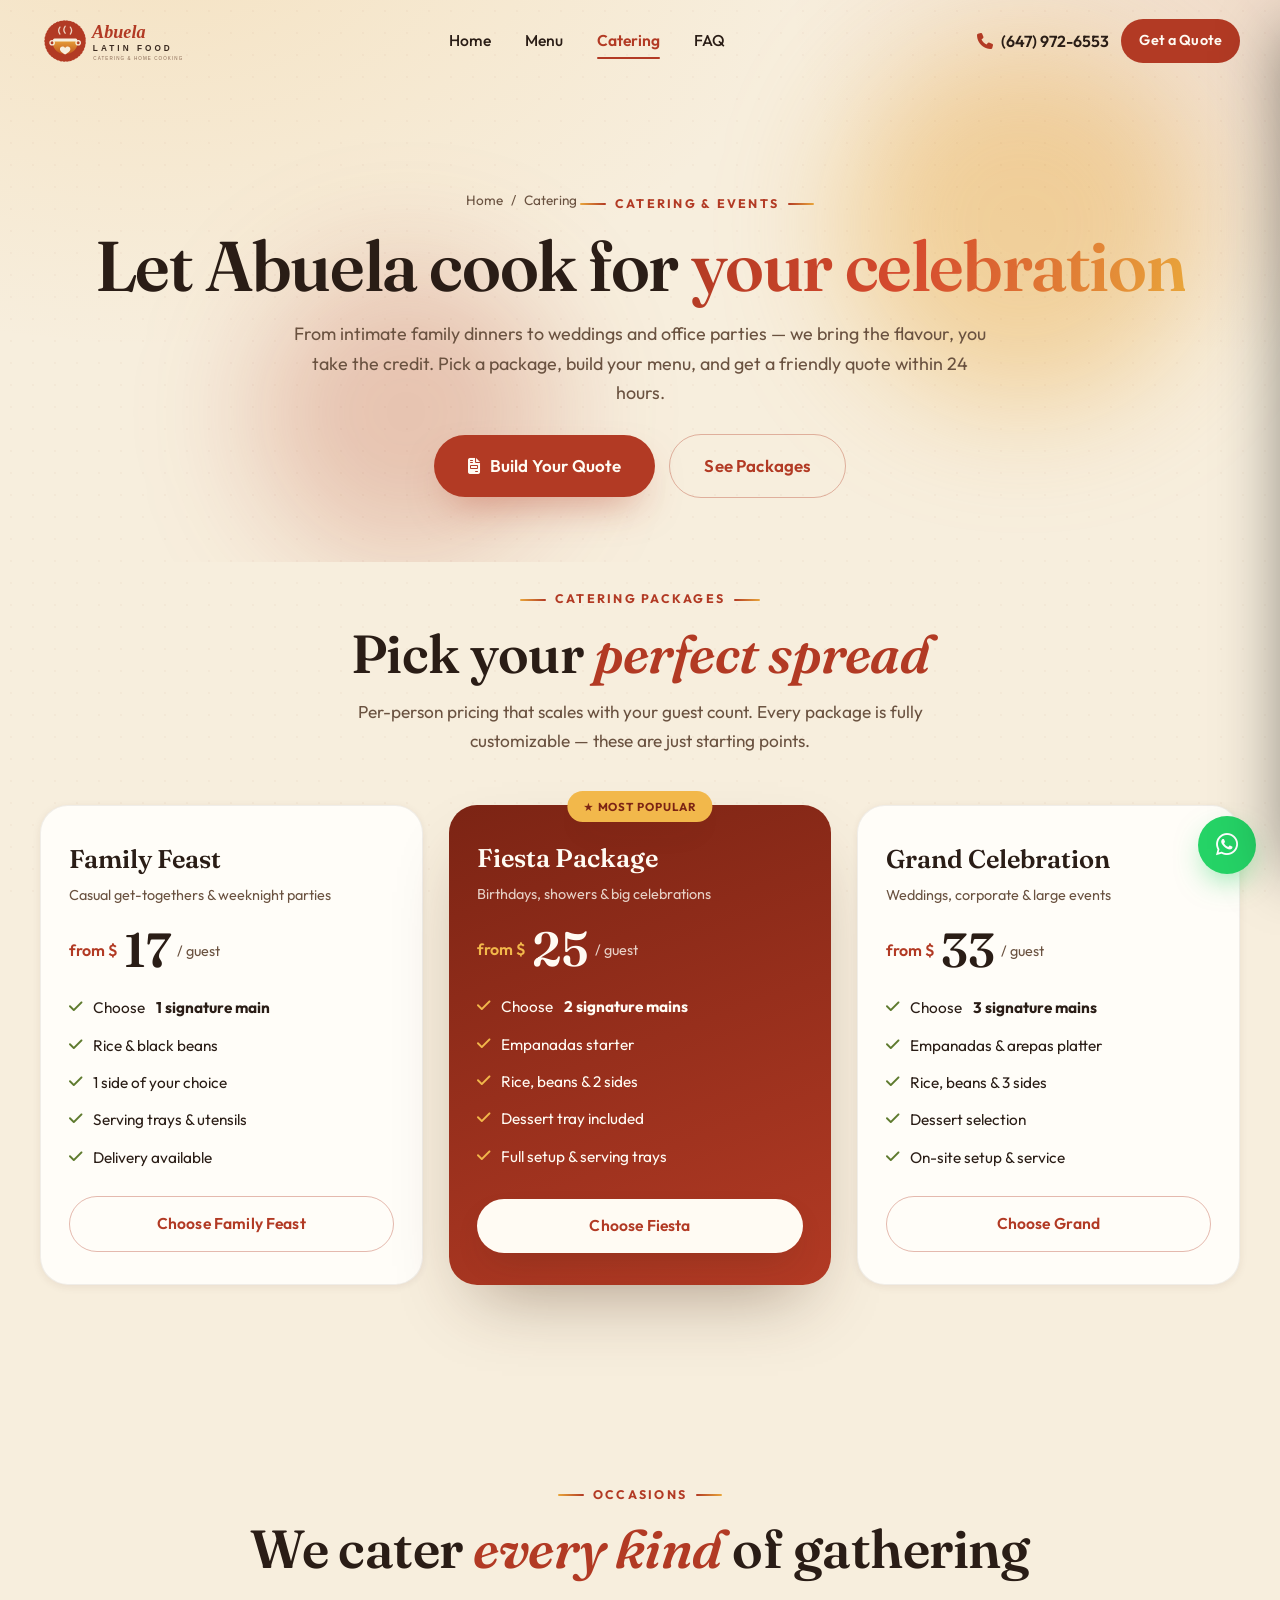
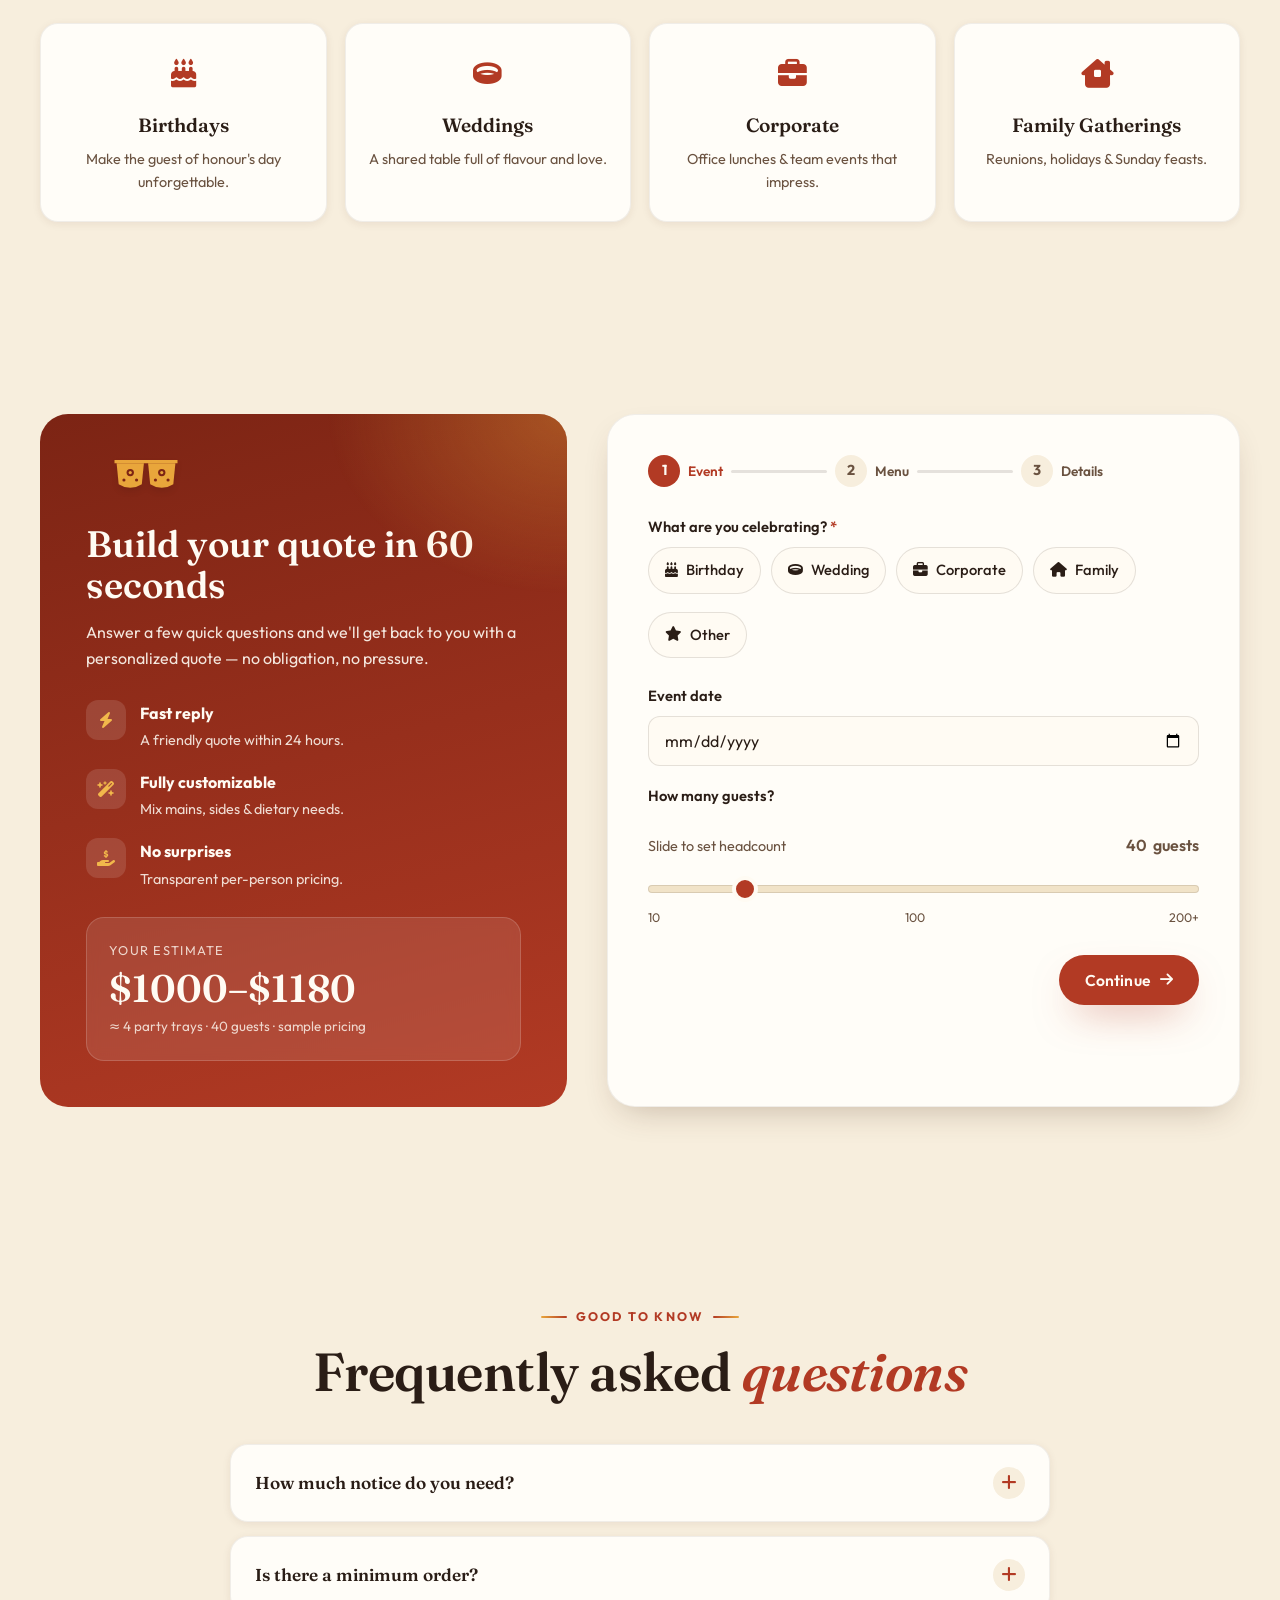
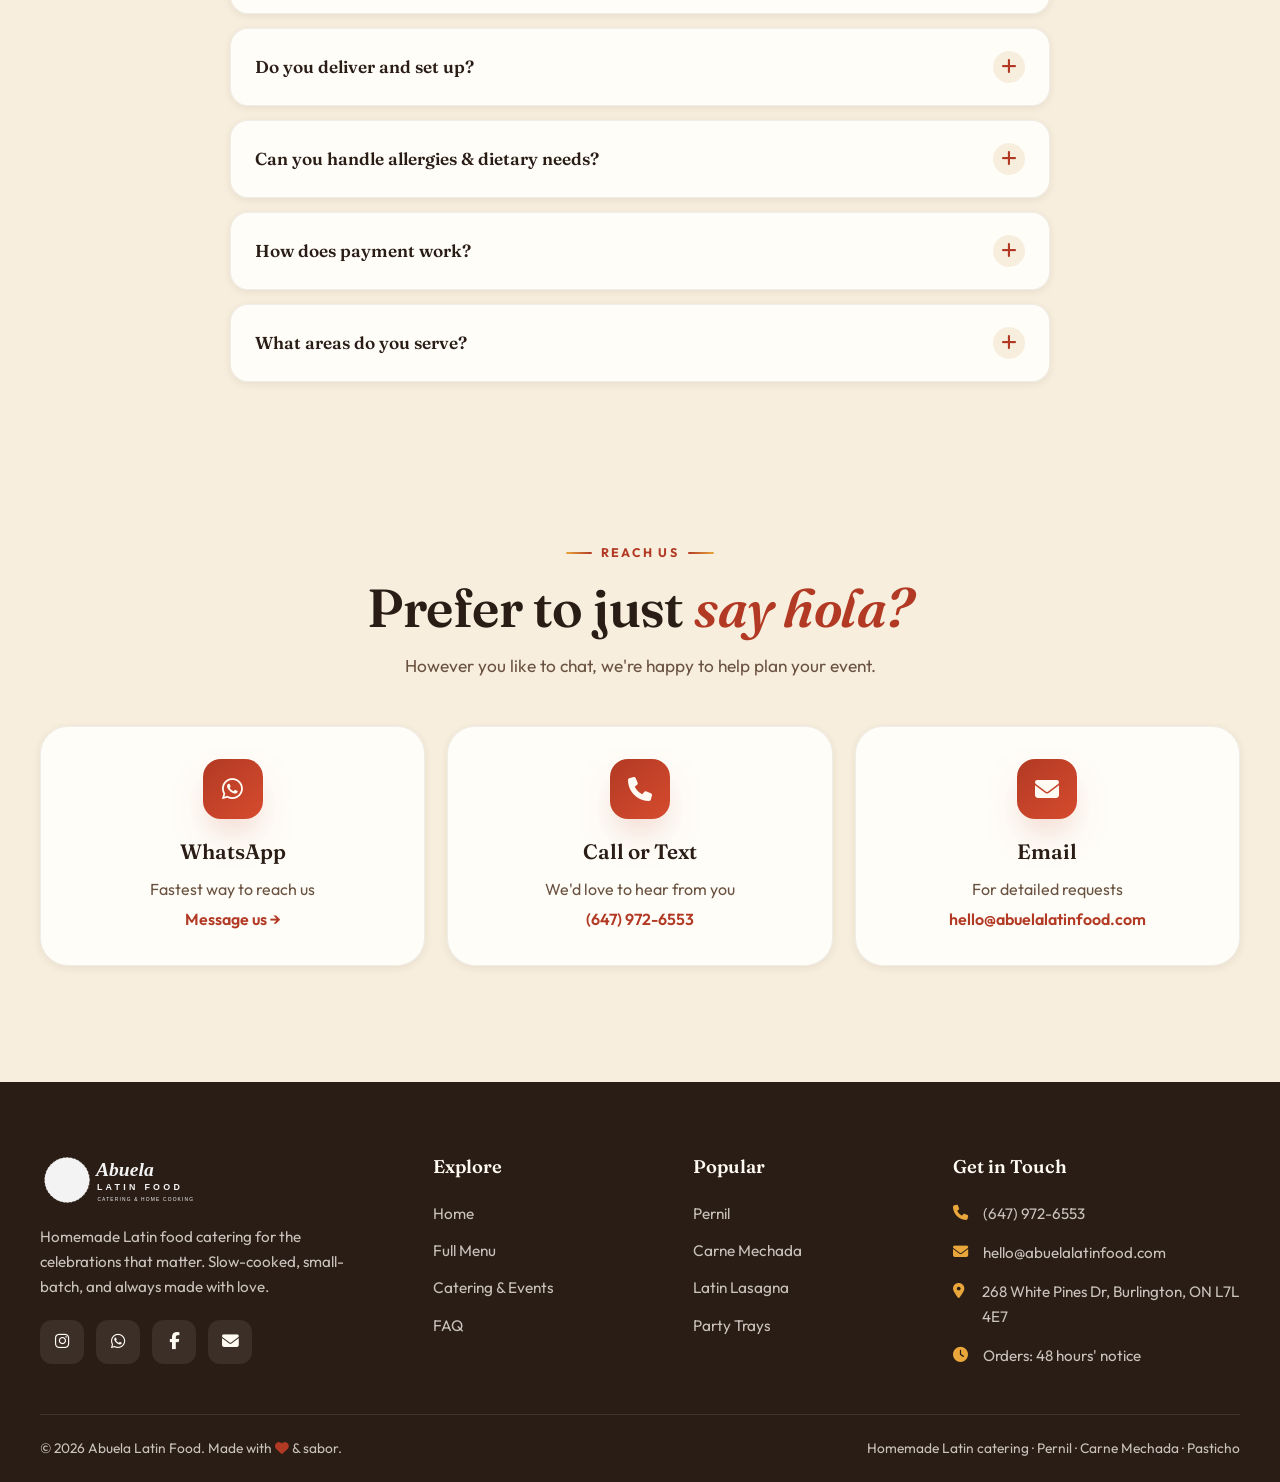
==== catering.html @ cec9ed24 "Abuela Latin Food: 3-page interactive catering website Home, Menu (filterable), and Catering pages w" ====
<!DOCTYPE html>
<html lang="en">
<head>
  <meta charset="UTF-8" />
  <meta name="viewport" content="width=device-width, initial-scale=1.0" />
  <title>Catering &amp; Events | Abuela Latin Food — Get a Free Quote</title>
  <meta name="description" content="Homemade Latin catering for birthdays, weddings, corporate events and family gatherings. Choose a package, build your menu, and get a free quote in 24 hours." />
  <meta name="theme-color" content="#B23A24" />
  <meta property="og:title" content="Catering &amp; Events | Abuela Latin Food" />
  <meta property="og:description" content="Latin catering packages for every celebration. Build your menu and get a free quote fast." />

  <link rel="icon" type="image/svg+xml" href="assets/favicon.svg" />
  <link rel="preconnect" href="https://fonts.googleapis.com" />
  <link rel="preconnect" href="https://fonts.gstatic.com" crossorigin />
  <link href="https://fonts.googleapis.com/css2?family=Fraunces:ital,opsz,wght@0,9..144,400..700;1,9..144,400..600&family=Outfit:wght@300..700&display=swap" rel="stylesheet" />
  <link rel="stylesheet" href="https://cdnjs.cloudflare.com/ajax/libs/font-awesome/6.5.1/css/all.min.css" />
  <link rel="stylesheet" href="css/styles.css" />

  <script type="application/ld+json">
  {
    "@context": "https://schema.org",
    "@type": "FAQPage",
    "mainEntity": [
      { "@type": "Question", "name": "How much notice do you need?", "acceptedAnswer": { "@type": "Answer", "text": "We ask for at least 48 hours' notice. For larger events or weekends, a week or more is ideal so we can reserve your date." } },
      { "@type": "Question", "name": "Is there a minimum order?", "acceptedAnswer": { "@type": "Answer", "text": "Most catering orders start at around 10 guests. Reach out and we'll happily tailor something to your group size." } },
      { "@type": "Question", "name": "Do you deliver?", "acceptedAnswer": { "@type": "Answer", "text": "Yes — we deliver hot, ready-to-serve trays across Burlington, Oakville and the wider GTA. Delivery fees depend on distance and order size." } },
      { "@type": "Question", "name": "Can you handle dietary needs?", "acceptedAnswer": { "@type": "Answer", "text": "Absolutely. We offer vegetarian, vegan and gluten-free options, and can adjust recipes for common allergies — just tell us in your request." } }
    ]
  }
  </script>
</head>
<body>

  <!-- ============ HEADER ============ -->
  <header class="site-header" id="header">
    <div class="container nav">
      <a href="index.html" class="brand" aria-label="Abuela Latin Food home"><img src="assets/logo.svg" alt="Abuela Latin Food" class="brand-logo" /></a>
      <nav class="nav-links" aria-label="Primary">
        <a href="index.html">Home</a>
        <a href="menu.html">Menu</a>
        <a href="catering.html" class="active">Catering</a>
        <a href="catering.html#faq">FAQ</a>
      </nav>
      <div class="nav-actions">
        <a href="tel:+16479726553" class="nav-phone"><i class="fa-solid fa-phone"></i> (647) 972-6553</a>
        <a href="#quote" class="btn btn--sm">Get a Quote</a>
        <button class="menu-toggle" id="menuToggle" aria-label="Open menu"><i class="fa-solid fa-bars"></i></button>
      </div>
    </div>
  </header>

  <!-- ============ MOBILE DRAWER ============ -->
  <div class="scrim" id="scrim"></div>
  <aside class="mobile-drawer" id="drawer" aria-label="Mobile menu">
    <div class="drawer-head">
      <img src="assets/logo.svg" alt="Abuela Latin Food" style="height:46px" />
      <button class="drawer-close" id="drawerClose" aria-label="Close menu"><i class="fa-solid fa-xmark"></i></button>
    </div>
    <nav>
      <a href="index.html">Home <i class="fa-solid fa-chevron-right"></i></a>
      <a href="menu.html">Menu <i class="fa-solid fa-chevron-right"></i></a>
      <a href="catering.html" class="active">Catering <i class="fa-solid fa-chevron-right"></i></a>
      <a href="catering.html#faq">FAQ <i class="fa-solid fa-chevron-right"></i></a>
    </nav>
    <div class="drawer-cta">
      <a href="#quote" class="btn btn--block">Get a Free Quote</a>
      <a href="menu.html" class="btn btn--ghost btn--block">View the Menu</a>
    </div>
    <div class="drawer-contact">
      <a href="tel:+16479726553"><i class="fa-solid fa-phone"></i> (647) 972-6553</a>
      <a href="mailto:hello@abuelalatinfood.com"><i class="fa-solid fa-envelope"></i> hello@abuelalatinfood.com</a>
      <a href="https://www.instagram.com/abuelalatinfood/" target="_blank" rel="noopener"><i class="fa-brands fa-instagram"></i> @abuelalatinfood</a>
    </div>
  </aside>

  <!-- ============ PAGE HERO ============ -->
  <section class="page-hero">
    <div class="hero-glow g1"></div>
    <div class="hero-glow g2"></div>
    <div class="container">
      <div class="breadcrumbs reveal"><a href="index.html">Home</a> <span>/</span> <span>Catering</span></div>
      <span class="eyebrow eyebrow--center reveal d1" style="margin-top:14px">Catering &amp; Events</span>
      <h1 class="reveal d1">Let Abuela cook for <span class="text-grad">your celebration</span></h1>
      <p class="reveal d2">From intimate family dinners to weddings and office parties — we bring the flavour, you take the credit. Pick a package, build your menu, and get a friendly quote within 24 hours.</p>
      <div class="hero-ctas reveal d3" style="justify-content:center;margin-top:26px">
        <a href="#quote" class="btn btn--lg"><i class="fa-solid fa-file-invoice"></i> Build Your Quote</a>
        <a href="#packages" class="btn btn--ghost btn--lg">See Packages</a>
      </div>
    </div>
  </section>

  <!-- ============ PACKAGES ============ -->
  <section class="section" id="packages" style="padding-top:20px">
    <div class="container center">
      <span class="eyebrow eyebrow--center reveal">Catering Packages</span>
      <h2 class="section-title reveal d1">Pick your <em>perfect spread</em></h2>
      <p class="section-lead reveal d2">Per-person pricing that scales with your guest count. Every package is fully customizable — these are just starting points.</p>
    </div>
    <div class="container">
      <div class="pkg-grid">
        <article class="pkg reveal d1">
          <div class="pkg-name">Family Feast</div>
          <div class="pkg-for">Casual get-togethers &amp; weeknight parties</div>
          <div class="pkg-price"><span class="cur">from $</span><b>17</b><span>/ guest</span></div>
          <ul class="pkg-list">
            <li><i class="fa-solid fa-check"></i> Choose <strong>1 signature main</strong></li>
            <li><i class="fa-solid fa-check"></i> Rice &amp; black beans</li>
            <li><i class="fa-solid fa-check"></i> 1 side of your choice</li>
            <li><i class="fa-solid fa-check"></i> Serving trays &amp; utensils</li>
            <li><i class="fa-solid fa-check"></i> Delivery available</li>
          </ul>
          <a href="#quote" class="btn btn--ghost btn--block" data-pkg="family">Choose Family Feast</a>
        </article>

        <article class="pkg featured reveal d2">
          <div class="pkg-flag">★ Most Popular</div>
          <div class="pkg-name">Fiesta Package</div>
          <div class="pkg-for">Birthdays, showers &amp; big celebrations</div>
          <div class="pkg-price"><span class="cur">from $</span><b>25</b><span>/ guest</span></div>
          <ul class="pkg-list">
            <li><i class="fa-solid fa-check"></i> Choose <strong>2 signature mains</strong></li>
            <li><i class="fa-solid fa-check"></i> Empanadas starter</li>
            <li><i class="fa-solid fa-check"></i> Rice, beans &amp; 2 sides</li>
            <li><i class="fa-solid fa-check"></i> Dessert tray included</li>
            <li><i class="fa-solid fa-check"></i> Full setup &amp; serving trays</li>
          </ul>
          <a href="#quote" class="btn btn--white btn--block" data-pkg="fiesta">Choose Fiesta</a>
        </article>

        <article class="pkg reveal d3">
          <div class="pkg-name">Grand Celebration</div>
          <div class="pkg-for">Weddings, corporate &amp; large events</div>
          <div class="pkg-price"><span class="cur">from $</span><b>33</b><span>/ guest</span></div>
          <ul class="pkg-list">
            <li><i class="fa-solid fa-check"></i> Choose <strong>3 signature mains</strong></li>
            <li><i class="fa-solid fa-check"></i> Empanadas &amp; arepas platter</li>
            <li><i class="fa-solid fa-check"></i> Rice, beans &amp; 3 sides</li>
            <li><i class="fa-solid fa-check"></i> Dessert selection</li>
            <li><i class="fa-solid fa-check"></i> On-site setup &amp; service</li>
          </ul>
          <a href="#quote" class="btn btn--ghost btn--block" data-pkg="grand">Choose Grand</a>
        </article>
      </div>
    </div>
  </section>

  <!-- ============ EVENT TYPES ============ -->
  <section class="section section--tight">
    <div class="container center">
      <span class="eyebrow eyebrow--center reveal">Occasions</span>
      <h2 class="section-title reveal d1">We cater <em>every kind</em> of gathering</h2>
    </div>
    <div class="container">
      <div class="events">
        <div class="event reveal d1"><div class="ic"><i class="fa-solid fa-cake-candles"></i></div><h3>Birthdays</h3><p>Make the guest of honour's day unforgettable.</p></div>
        <div class="event reveal d2"><div class="ic"><i class="fa-solid fa-ring"></i></div><h3>Weddings</h3><p>A shared table full of flavour and love.</p></div>
        <div class="event reveal d3"><div class="ic"><i class="fa-solid fa-briefcase"></i></div><h3>Corporate</h3><p>Office lunches &amp; team events that impress.</p></div>
        <div class="event reveal d4"><div class="ic"><i class="fa-solid fa-house-chimney-window"></i></div><h3>Family Gatherings</h3><p>Reunions, holidays &amp; Sunday feasts.</p></div>
      </div>
    </div>
  </section>

  <!-- ============ QUOTE FORM ============ -->
  <section class="section" id="quote">
    <div class="container">
      <div class="quote-wrap">
        <!-- side -->
        <div class="quote-side reveal">
          <div class="papel papel--gold" style="margin-bottom:22px"><svg viewBox="0 0 120 80"><use href="#pp"/></svg></div>
          <h2>Build your quote in 60 seconds</h2>
          <p>Answer a few quick questions and we'll get back to you with a personalized quote — no obligation, no pressure.</p>
          <div class="quote-benefits">
            <div class="quote-benefit"><i class="fa-solid fa-bolt"></i><div><b>Fast reply</b><span>A friendly quote within 24 hours.</span></div></div>
            <div class="quote-benefit"><i class="fa-solid fa-wand-magic-sparkles"></i><div><b>Fully customizable</b><span>Mix mains, sides &amp; dietary needs.</span></div></div>
            <div class="quote-benefit"><i class="fa-solid fa-hand-holding-dollar"></i><div><b>No surprises</b><span>Transparent per-person pricing.</span></div></div>
          </div>
          <div class="quote-live">
            <div class="quote-live-card">
              <div class="label">Your estimate</div>
              <div class="est" id="estAmount">—</div>
              <small>≈ <span id="estTrays">4</span> party trays · <span id="guestVal">40</span> guests · sample pricing</small>
            </div>
          </div>
        </div>

        <!-- form -->
        <div class="quote-form reveal d1">
          <form id="quoteForm" novalidate>
            <div class="form-body">
              <div class="stepper">
                <div class="st active"><span class="n">1</span><span class="t">Event</span><span class="bar"></span></div>
                <div class="st"><span class="n">2</span><span class="t">Menu</span><span class="bar"></span></div>
                <div class="st"><span class="n">3</span><span class="t">Details</span></div>
              </div>

              <!-- STEP 1 -->
              <div class="fstep active">
                <div class="field">
                  <label>What are you celebrating? <span class="req">*</span></label>
                  <div class="chip-select">
                    <label class="chip-opt"><input type="radio" name="eventType" value="Birthday" /><span><i class="fa-solid fa-cake-candles"></i> Birthday</span></label>
                    <label class="chip-opt"><input type="radio" name="eventType" value="Wedding" /><span><i class="fa-solid fa-ring"></i> Wedding</span></label>
                    <label class="chip-opt"><input type="radio" name="eventType" value="Corporate" /><span><i class="fa-solid fa-briefcase"></i> Corporate</span></label>
                    <label class="chip-opt"><input type="radio" name="eventType" value="Family gathering" /><span><i class="fa-solid fa-house"></i> Family</span></label>
                    <label class="chip-opt"><input type="radio" name="eventType" value="Other" /><span><i class="fa-solid fa-star"></i> Other</span></label>
                  </div>
                </div>
                <div class="field">
                  <label for="eventDate">Event date</label>
                  <input type="date" id="eventDate" name="eventDate" />
                </div>
                <div class="field">
                  <label for="guests">How many guests?</label>
                  <div class="range-wrap">
                    <div class="range-head"><span style="color:var(--ink-soft);font-size:.9rem">Slide to set headcount</span><span class="range-val"><span id="guestValLabel">40</span> <span>guests</span></span></div>
                    <input type="range" id="guests" name="guests" min="10" max="200" step="5" value="40" />
                    <div class="range-scale"><span>10</span><span>100</span><span>200+</span></div>
                  </div>
                </div>
              </div>

              <!-- STEP 2 -->
              <div class="fstep">
                <div class="field">
                  <label>Which package fits best?</label>
                  <div class="chip-select">
                    <label class="chip-opt"><input type="radio" name="pkg" value="family" /><span>Family Feast · $17</span></label>
                    <label class="chip-opt"><input type="radio" name="pkg" value="fiesta" checked /><span>Fiesta · $25</span></label>
                    <label class="chip-opt"><input type="radio" name="pkg" value="grand" /><span>Grand · $33</span></label>
                  </div>
                </div>
                <div class="field">
                  <label>Dishes you're craving <span style="color:var(--ink-soft);font-weight:500">(pick any)</span></label>
                  <div class="chip-select">
                    <label class="chip-opt"><input type="checkbox" name="dishes" value="Pernil" /><span>Pernil</span></label>
                    <label class="chip-opt"><input type="checkbox" name="dishes" value="Carne Mechada" /><span>Carne Mechada</span></label>
                    <label class="chip-opt"><input type="checkbox" name="dishes" value="Latin Lasagna" /><span>Latin Lasagna</span></label>
                    <label class="chip-opt"><input type="checkbox" name="dishes" value="Empanadas" /><span>Empanadas</span></label>
                    <label class="chip-opt"><input type="checkbox" name="dishes" value="Arepas" /><span>Arepas</span></label>
                    <label class="chip-opt"><input type="checkbox" name="dishes" value="Sides" /><span>Rice &amp; Sides</span></label>
                    <label class="chip-opt"><input type="checkbox" name="dishes" value="Dessert" /><span>Dessert</span></label>
                  </div>
                </div>
                <div class="field">
                  <label for="notes">Anything special? <span style="color:var(--ink-soft);font-weight:500">(allergies, theme, dietary needs)</span></label>
                  <textarea id="notes" name="message" placeholder="e.g. 2 guests are vegetarian, and we'd love a birthday dessert…"></textarea>
                </div>
              </div>

              <!-- STEP 3 -->
              <div class="fstep">
                <div class="field-row">
                  <div class="field"><label for="name">Your name <span class="req">*</span></label><input type="text" id="name" name="name" required placeholder="Full name" /></div>
                  <div class="field"><label for="phone">Phone</label><input type="tel" id="phone" name="phone" placeholder="(647) 972-6553" /></div>
                </div>
                <div class="field">
                  <label for="email">Email <span class="req">*</span></label>
                  <input type="email" id="email" name="email" required placeholder="you@email.com" />
                </div>
                <!-- honeypot -->
                <input type="text" class="hp" name="companyWebsite" tabindex="-1" autocomplete="off" aria-hidden="true" />
                <p style="font-size:.86rem;color:var(--ink-soft);margin-top:6px"><i class="fa-solid fa-lock" style="color:var(--olive)"></i> Your details stay private — we only use them to send your quote.</p>
              </div>

              <div class="form-nav">
                <button type="button" class="btn btn--ghost hidden" id="fBack"><i class="fa-solid fa-arrow-left"></i> Back</button>
                <button type="button" class="btn" id="fNext">Continue <i class="fa-solid fa-arrow-right"></i></button>
                <button type="submit" class="btn btn--gold" id="fSubmit" style="display:none"><i class="fa-solid fa-paper-plane"></i> Send My Request</button>
              </div>
            </div>

            <!-- SUCCESS -->
            <div class="form-success" id="formSuccess">
              <div class="check"><i class="fa-solid fa-check"></i></div>
              <h3>¡Gracias! Your request is ready</h3>
              <p>One last step — confirm on WhatsApp so Abuela receives your details instantly and can reply with your quote.</p>
              <div class="hero-ctas" style="justify-content:center">
                <a href="#" id="successWa" target="_blank" rel="noopener" class="btn btn--lg"><i class="fa-brands fa-whatsapp"></i> Confirm on WhatsApp</a>
                <a href="mailto:hello@abuelalatinfood.com" class="btn btn--ghost btn--lg"><i class="fa-solid fa-envelope"></i> Email instead</a>
              </div>
            </div>
          </form>
        </div>
      </div>
    </div>
  </section>

  <!-- ============ FAQ ============ -->
  <section class="section section--tight" id="faq">
    <div class="container center">
      <span class="eyebrow eyebrow--center reveal">Good to Know</span>
      <h2 class="section-title reveal d1">Frequently asked <em>questions</em></h2>
    </div>
    <div class="container">
      <div class="faq">
        <div class="faq-item reveal">
          <button class="faq-q">How much notice do you need? <span class="ic"><i class="fa-solid fa-plus"></i></span></button>
          <div class="faq-a"><p>We ask for at least <strong>48 hours' notice</strong>. For larger events or weekend dates, a week or more is ideal so we can reserve your spot and shop for the freshest ingredients.</p></div>
        </div>
        <div class="faq-item reveal">
          <button class="faq-q">Is there a minimum order? <span class="ic"><i class="fa-solid fa-plus"></i></span></button>
          <div class="faq-a"><p>Most catering orders start at around <strong>10 guests</strong>, but we love small gatherings too. Send us your details and we'll tailor something that fits your group.</p></div>
        </div>
        <div class="faq-item reveal">
          <button class="faq-q">Do you deliver and set up? <span class="ic"><i class="fa-solid fa-plus"></i></span></button>
          <div class="faq-a"><p>Yes! We deliver hot, ready-to-serve trays across Burlington, Oakville and the wider GTA. Setup and on-site serving are included with our larger packages, and available as an add-on for the rest.</p></div>
        </div>
        <div class="faq-item reveal">
          <button class="faq-q">Can you handle allergies &amp; dietary needs? <span class="ic"><i class="fa-solid fa-plus"></i></span></button>
          <div class="faq-a"><p>Absolutely. We offer <strong>vegetarian, vegan and gluten-free</strong> options and can adapt many recipes for common allergies. Just note it in your request and we'll take care of the rest.</p></div>
        </div>
        <div class="faq-item reveal">
          <button class="faq-q">How does payment work? <span class="ic"><i class="fa-solid fa-plus"></i></span></button>
          <div class="faq-a"><p>Once your menu is confirmed we'll send a simple invoice. A small deposit secures your date, with the balance due before or on the day of your event. We accept e-transfer and major cards.</p></div>
        </div>
        <div class="faq-item reveal">
          <button class="faq-q">What areas do you serve? <span class="ic"><i class="fa-solid fa-plus"></i></span></button>
          <div class="faq-a"><p>Based in <strong>Burlington</strong>, we proudly serve <strong>Oakville, Hamilton and the wider GTA</strong>. Outside the area? Ask us — we may still be able to make it work for larger events.</p></div>
        </div>
      </div>
    </div>
  </section>

  <!-- ============ CONTACT ============ -->
  <section class="section section--tight">
    <div class="container center">
      <span class="eyebrow eyebrow--center reveal">Reach Us</span>
      <h2 class="section-title reveal d1">Prefer to just <em>say hola?</em></h2>
      <p class="section-lead reveal d2">However you like to chat, we're happy to help plan your event.</p>
    </div>
    <div class="container">
      <div class="contact-grid">
        <div class="contact-card reveal d1"><div class="ic"><i class="fa-brands fa-whatsapp"></i></div><h3>WhatsApp</h3><p>Fastest way to reach us</p><a href="https://wa.me/16479726553" target="_blank" rel="noopener">Message us →</a></div>
        <div class="contact-card reveal d2"><div class="ic"><i class="fa-solid fa-phone"></i></div><h3>Call or Text</h3><p>We'd love to hear from you</p><a href="tel:+16479726553">(647) 972-6553</a></div>
        <div class="contact-card reveal d3"><div class="ic"><i class="fa-solid fa-envelope"></i></div><h3>Email</h3><p>For detailed requests</p><a href="mailto:hello@abuelalatinfood.com">hello@abuelalatinfood.com</a></div>
      </div>
    </div>
  </section>

  <!-- inline papel picado sprite -->
  <svg width="0" height="0" style="position:absolute" aria-hidden="true"><defs><g id="pp">
    <path d="M0 0 H120 V6 H0 Z" fill="currentColor"/>
    <path d="M4 6 H56 L52 46 Q30 60 8 46 Z" fill="currentColor"/>
    <path d="M64 6 H116 L112 46 Q90 60 68 46 Z" fill="currentColor"/>
    <circle cx="30" cy="24" r="7" fill="#7C2414"/><circle cx="30" cy="24" r="3" fill="currentColor"/>
    <circle cx="18" cy="38" r="3" fill="#7C2414"/><circle cx="42" cy="38" r="3" fill="#7C2414"/>
    <circle cx="90" cy="24" r="7" fill="#7C2414"/><circle cx="90" cy="24" r="3" fill="currentColor"/>
    <circle cx="78" cy="38" r="3" fill="#7C2414"/><circle cx="102" cy="38" r="3" fill="#7C2414"/>
  </g></defs></svg>

  <!-- ============ FOOTER ============ -->
  <footer class="footer">
    <div class="container">
      <div class="footer-top">
        <div class="footer-brand">
          <img src="assets/logo.svg" alt="Abuela Latin Food" class="logo-invert" />
          <p>Homemade Latin food catering for the celebrations that matter. Slow-cooked, small-batch, and always made with love.</p>
          <div class="footer-social">
            <a href="https://www.instagram.com/abuelalatinfood/" target="_blank" rel="noopener" aria-label="Instagram"><i class="fa-brands fa-instagram"></i></a>
            <a href="https://wa.me/16479726553" target="_blank" rel="noopener" aria-label="WhatsApp"><i class="fa-brands fa-whatsapp"></i></a>
            <a href="https://www.facebook.com/" target="_blank" rel="noopener" aria-label="Facebook"><i class="fa-brands fa-facebook-f"></i></a>
            <a href="mailto:hello@abuelalatinfood.com" aria-label="Email"><i class="fa-solid fa-envelope"></i></a>
          </div>
        </div>
        <div>
          <h4>Explore</h4>
          <div class="footer-links">
            <a href="index.html">Home</a><a href="menu.html">Full Menu</a><a href="catering.html">Catering &amp; Events</a><a href="catering.html#faq">FAQ</a>
          </div>
        </div>
        <div>
          <h4>Popular</h4>
          <div class="footer-links">
            <a href="menu.html">Pernil</a><a href="menu.html">Carne Mechada</a><a href="menu.html">Latin Lasagna</a><a href="menu.html">Party Trays</a>
          </div>
        </div>
        <div>
          <h4>Get in Touch</h4>
          <div class="footer-contact">
            <a href="tel:+16479726553"><i class="fa-solid fa-phone"></i> (647) 972-6553</a>
            <a href="mailto:hello@abuelalatinfood.com"><i class="fa-solid fa-envelope"></i> hello@abuelalatinfood.com</a>
            <span><i class="fa-solid fa-location-dot"></i> 268 White Pines Dr, Burlington, ON L7L 4E7</span>
            <span><i class="fa-solid fa-clock"></i> Orders: 48 hours' notice</span>
          </div>
        </div>
      </div>
      <div class="footer-bottom">
        <span>© <span data-year>2026</span> Abuela Latin Food. Made with <i class="fa-solid fa-heart" style="color:var(--brick)"></i> &amp; sabor.</span>
        <span>Homemade Latin catering · Pernil · Carne Mechada · Pasticho</span>
      </div>
    </div>
  </footer>

  <a href="https://wa.me/16479726553" target="_blank" rel="noopener" class="fab-wa" aria-label="Chat on WhatsApp"><i class="fa-brands fa-whatsapp"></i></a>
  <button class="to-top" id="toTop" aria-label="Back to top"><i class="fa-solid fa-arrow-up"></i></button>

  <script src="js/main.js"></script>
</body>
</html>
---- css/styles.css ----
/* ============================================================
   ABUELA LATIN FOOD — Catering & Home Cooking
   Design system + components for all pages
   ============================================================ */

/* ---------- Tokens ---------- */
:root {
  --brick: #B23A24;
  --brick-deep: #7C2414;
  --chili: #D64B2E;
  --saffron: #E9A63B;
  --amber: #F2B84B;
  --masa: #F7EEDD;
  --masa-2: #F1E3C8;
  --cream: #FFFBF3;
  --paper: #FFFDF8;
  --ink: #2A1D16;
  --ink-soft: #6A5240;
  --olive: #5E7A2E;
  --lima: #9FB24A;
  --line: rgba(42, 29, 22, 0.12);
  --line-2: rgba(42, 29, 22, 0.07);

  --shadow-sm: 0 2px 8px rgba(74, 40, 20, 0.08);
  --shadow-md: 0 14px 34px -14px rgba(74, 40, 20, 0.30);
  --shadow-lg: 0 34px 70px -28px rgba(74, 40, 20, 0.42);
  --shadow-brick: 0 18px 40px -16px rgba(178, 58, 36, 0.55);

  --r-sm: 12px;
  --r-md: 18px;
  --r-lg: 28px;
  --r-xl: 40px;

  --font-display: "Fraunces", "Playfair Display", Georgia, serif;
  --font-body: "Outfit", "Segoe UI", system-ui, sans-serif;

  --container: 1200px;
  --ease: cubic-bezier(0.22, 1, 0.36, 1);
}

/* ---------- Reset & base ---------- */
*, *::before, *::after { box-sizing: border-box; margin: 0; padding: 0; }
html { scroll-behavior: smooth; -webkit-text-size-adjust: 100%; scroll-padding-top: 96px; }
body {
  font-family: var(--font-body);
  color: var(--ink);
  background: var(--masa);
  line-height: 1.65;
  overflow-x: hidden;
  -webkit-font-smoothing: antialiased;
}
img, svg { display: block; max-width: 100%; }
a { color: inherit; text-decoration: none; }
button { font-family: inherit; cursor: pointer; border: none; background: none; }
ul { list-style: none; }
input, textarea, select, button { font-family: inherit; font-size: 1rem; color: inherit; }
::selection { background: var(--brick); color: var(--cream); }

/* subtle warm paper texture over the whole page */
body::before {
  content: "";
  position: fixed; inset: 0; z-index: -2;
  background:
    radial-gradient(1100px 700px at 12% -8%, rgba(233,166,59,0.16), transparent 60%),
    radial-gradient(900px 650px at 100% 0%, rgba(178,58,36,0.10), transparent 55%),
    var(--masa);
}
body::after {
  content: "";
  position: fixed; inset: 0; z-index: -1; opacity: 0.5; pointer-events: none;
  background-image: radial-gradient(rgba(124, 36, 20, 0.05) 1px, transparent 1px);
  background-size: 22px 22px;
}

/* ---------- Layout ---------- */
.container { width: min(100% - 44px, var(--container)); margin-inline: auto; }
.section { padding: clamp(70px, 9vw, 130px) 0; position: relative; }
.section--tight { padding: clamp(50px, 6vw, 84px) 0; }
.center { text-align: center; }
.grid { display: grid; gap: 26px; }

/* ---------- Typography helpers ---------- */
.eyebrow {
  display: inline-flex; align-items: center; gap: 9px;
  font-size: 0.78rem; font-weight: 700; letter-spacing: 0.18em;
  text-transform: uppercase; color: var(--brick);
}
.eyebrow::before {
  content: ""; width: 26px; height: 2px; border-radius: 2px;
  background: linear-gradient(90deg, var(--saffron), var(--brick));
}
.eyebrow--center::after {
  content: ""; width: 26px; height: 2px; border-radius: 2px;
  background: linear-gradient(90deg, var(--brick), var(--saffron));
}
.eyebrow--center { justify-content: center; }

.section-title {
  font-family: var(--font-display);
  font-weight: 600;
  font-size: clamp(2rem, 4.6vw, 3.35rem);
  line-height: 1.05;
  letter-spacing: -0.01em;
  margin: 16px 0 0;
}
.section-title em { font-style: italic; color: var(--brick); }
.section-lead {
  max-width: 60ch; margin-top: 16px; color: var(--ink-soft);
  font-size: 1.08rem;
}
.center .section-lead { margin-inline: auto; }
.text-grad {
  background: linear-gradient(105deg, var(--brick), var(--chili) 45%, var(--saffron));
  -webkit-background-clip: text; background-clip: text; color: transparent;
}

/* ---------- Buttons ---------- */
.btn {
  --bg: var(--brick); --fg: var(--cream);
  position: relative; display: inline-flex; align-items: center; justify-content: center;
  gap: 10px; padding: 14px 26px; border-radius: 100px;
  font-weight: 600; font-size: 0.98rem; letter-spacing: 0.01em;
  background: var(--bg); color: var(--fg);
  box-shadow: var(--shadow-brick);
  transition: transform 0.35s var(--ease), box-shadow 0.35s var(--ease), background 0.3s;
  overflow: hidden; isolation: isolate;
}
.btn::after {
  content: ""; position: absolute; inset: 0; z-index: -1;
  background: linear-gradient(120deg, transparent 30%, rgba(255,255,255,0.35) 50%, transparent 70%);
  transform: translateX(-120%); transition: transform 0.6s var(--ease);
}
.btn:hover { transform: translateY(-3px); box-shadow: 0 26px 46px -16px rgba(178,58,36,0.6); }
.btn:hover::after { transform: translateX(120%); }
.btn:active { transform: translateY(-1px); }
.btn--gold { --bg: linear-gradient(120deg, var(--amber), var(--saffron)); --fg: var(--brick-deep); box-shadow: 0 18px 40px -16px rgba(233,166,59,0.65); }
.btn--ghost { --bg: transparent; --fg: var(--brick); box-shadow: none; border: 1.6px solid rgba(178,58,36,0.35); }
.btn--ghost:hover { background: rgba(178,58,36,0.06); box-shadow: none; }
.btn--white { --bg: var(--cream); --fg: var(--brick); box-shadow: var(--shadow-md); }
.btn--lg { padding: 17px 34px; font-size: 1.06rem; }
.btn--sm { padding: 10px 18px; font-size: 0.9rem; box-shadow: none; }
.btn--block { width: 100%; }
.btn i { font-size: 0.95em; }

.link-arrow {
  display: inline-flex; align-items: center; gap: 8px; font-weight: 600; color: var(--brick);
}
.link-arrow i { transition: transform 0.3s var(--ease); }
.link-arrow:hover i { transform: translateX(5px); }

/* ---------- Papel picado banner ---------- */
.papel {
  display: flex; overflow: hidden; color: var(--brick); line-height: 0;
  filter: drop-shadow(0 4px 3px rgba(0,0,0,0.08));
}
.papel svg { width: 120px; height: 42px; flex: 0 0 auto; }
.papel--gold { color: var(--saffron); }
.papel--cream { color: var(--cream); }

/* ============================================================
   HEADER
   ============================================================ */
.site-header {
  position: fixed; top: 0; left: 0; right: 0; z-index: 100;
  transition: transform 0.4s var(--ease), background 0.4s, box-shadow 0.4s, backdrop-filter 0.4s;
}
.site-header.scrolled {
  background: rgba(255, 251, 243, 0.82);
  backdrop-filter: blur(16px) saturate(1.4);
  box-shadow: 0 8px 30px -18px rgba(74,40,20,0.4);
  border-bottom: 1px solid var(--line-2);
}
.site-header.hidden { transform: translateY(-100%); }
.nav {
  display: flex; align-items: center; justify-content: space-between;
  gap: 20px; padding: 15px 0;
}
.brand { display: flex; align-items: center; gap: 12px; }
.brand-logo { height: 52px; width: auto; transition: transform 0.4s var(--ease); }
.brand:hover .brand-logo { transform: rotate(-3deg) scale(1.03); }

.nav-links { display: flex; align-items: center; gap: 4px; }
.nav-links a {
  position: relative; padding: 9px 15px; border-radius: 100px;
  font-weight: 500; color: var(--ink); font-size: 0.98rem;
  transition: color 0.25s, background 0.25s;
}
.nav-links a::after {
  content: ""; position: absolute; left: 15px; right: 15px; bottom: 4px; height: 2px;
  background: var(--brick); border-radius: 2px; transform: scaleX(0); transform-origin: left;
  transition: transform 0.3s var(--ease);
}
.nav-links a:hover { color: var(--brick); }
.nav-links a:hover::after,
.nav-links a.active::after { transform: scaleX(1); }
.nav-links a.active { color: var(--brick); font-weight: 600; }

.nav-actions { display: flex; align-items: center; gap: 12px; }
.nav-phone { display: inline-flex; align-items: center; gap: 8px; font-weight: 600; color: var(--ink); }
.nav-phone i { color: var(--brick); }
.nav-phone:hover { color: var(--brick); }

.menu-toggle {
  display: none; width: 46px; height: 46px; border-radius: 12px;
  background: var(--brick); color: var(--cream); font-size: 1.2rem;
  align-items: center; justify-content: center; box-shadow: var(--shadow-brick);
}

/* Mobile drawer */
.mobile-drawer {
  position: fixed; inset: 0 0 0 auto; width: min(86vw, 360px); z-index: 200;
  background: var(--cream);
  transform: translateX(100%); transition: transform 0.5s var(--ease);
  padding: 26px; display: flex; flex-direction: column; gap: 8px;
  box-shadow: -30px 0 60px -30px rgba(0,0,0,0.4);
  overflow-y: auto;
}
.mobile-drawer.open { transform: translateX(0); }
.drawer-head { display: flex; align-items: center; justify-content: space-between; margin-bottom: 18px; }
.drawer-close { width: 44px; height: 44px; border-radius: 12px; background: var(--masa); color: var(--ink); font-size: 1.2rem; }
.mobile-drawer nav a {
  display: flex; align-items: center; justify-content: space-between;
  padding: 15px 16px; border-radius: 14px; font-size: 1.15rem; font-weight: 500;
  font-family: var(--font-display);
  border-bottom: 1px solid var(--line-2); color: var(--ink);
}
.mobile-drawer nav a:hover, .mobile-drawer nav a.active { background: var(--masa); color: var(--brick); }
.drawer-cta { margin-top: 20px; display: flex; flex-direction: column; gap: 12px; }
.drawer-contact { margin-top: 18px; font-size: 0.95rem; color: var(--ink-soft); display: grid; gap: 10px; }
.drawer-contact a { display: inline-flex; align-items: center; gap: 10px; }
.drawer-contact i { color: var(--brick); width: 18px; }

.scrim {
  position: fixed; inset: 0; z-index: 150; background: rgba(42,29,22,0.5);
  opacity: 0; visibility: hidden; transition: opacity 0.4s, visibility 0.4s;
  backdrop-filter: blur(2px);
}
.scrim.show { opacity: 1; visibility: visible; }

/* ============================================================
   HERO
   ============================================================ */
.hero { position: relative; padding: clamp(120px, 16vw, 175px) 0 clamp(60px, 8vw, 90px); overflow: hidden; }
.hero-grid {
  display: grid; grid-template-columns: 1.05fr 0.95fr; gap: 40px; align-items: center;
}
.hero-badge {
  display: inline-flex; align-items: center; gap: 10px; padding: 8px 16px;
  background: rgba(255,255,255,0.6); border: 1px solid var(--line);
  border-radius: 100px; font-size: 0.82rem; font-weight: 600; color: var(--brick-deep);
  box-shadow: var(--shadow-sm); backdrop-filter: blur(6px);
}
.hero-badge .dot { width: 8px; height: 8px; border-radius: 50%; background: var(--olive); box-shadow: 0 0 0 4px rgba(94,122,46,0.2); animation: pulse 2s infinite; }
@keyframes pulse { 0%,100% { box-shadow: 0 0 0 4px rgba(94,122,46,0.22); } 50% { box-shadow: 0 0 0 8px rgba(94,122,46,0); } }

.hero-title {
  font-family: var(--font-display); font-weight: 600;
  font-size: clamp(2.7rem, 6.6vw, 5rem); line-height: 0.98; letter-spacing: -0.02em;
  margin: 22px 0 0;
}
.hero-title em { font-style: italic; }
.hero-sub { margin-top: 22px; max-width: 52ch; font-size: 1.15rem; color: var(--ink-soft); }
.hero-ctas { margin-top: 32px; display: flex; flex-wrap: wrap; gap: 14px; align-items: center; }
.hero-meta {
  margin-top: 30px; display: flex; gap: 26px; flex-wrap: wrap;
}
.hero-meta .m { display: flex; flex-direction: column; }
.hero-meta .m b { font-family: var(--font-display); font-size: 1.7rem; color: var(--brick); line-height: 1; }
.hero-meta .m span { font-size: 0.85rem; color: var(--ink-soft); margin-top: 4px; }
.hero-meta .divider { width: 1px; background: var(--line); }

/* hero visual */
.hero-visual { position: relative; height: 100%; min-height: 440px; }
.hero-plate {
  position: absolute; width: 340px; max-width: 74%; left: 50%; top: 50%;
  transform: translate(-50%, -50%);
  filter: drop-shadow(0 40px 50px rgba(74,40,20,0.28));
  animation: floatY 7s var(--ease) infinite;
}
@keyframes floatY { 0%,100% { transform: translate(-50%, -52%); } 50% { transform: translate(-50%, -46%); } }
.hero-ring {
  position: absolute; inset: 0; margin: auto; width: 420px; height: 420px; max-width: 92%;
  border-radius: 50%; border: 2px dashed rgba(178,58,36,0.28);
  animation: spin 40s linear infinite;
}
.hero-ring::before, .hero-ring::after {
  content: ""; position: absolute; border-radius: 50%;
}
.hero-ring::before { inset: -1px; width: 14px; height: 14px; background: var(--saffron); top: -7px; left: calc(50% - 7px); box-shadow: 0 0 0 4px rgba(233,166,59,0.25); }
@keyframes spin { to { transform: rotate(360deg); } }

.hero-chip {
  position: absolute; display: flex; align-items: center; gap: 10px;
  background: var(--paper); padding: 11px 15px; border-radius: 16px;
  box-shadow: var(--shadow-md); border: 1px solid var(--line-2);
  font-weight: 600; font-size: 0.9rem; animation: floatY 6s var(--ease) infinite;
}
.hero-chip i { color: var(--brick); }
.hero-chip small { display: block; font-weight: 500; font-size: 0.74rem; color: var(--ink-soft); }
.hero-chip.c1 { top: 8%; left: -2%; animation-delay: 0.5s; }
.hero-chip.c2 { bottom: 12%; right: -4%; animation-delay: 1.4s; }
.hero-chip.c3 { bottom: 2%; left: 8%; animation-delay: 2.1s; }
.hero-chip .emoji { font-size: 1.3rem; }

.hero-glow { position: absolute; border-radius: 50%; filter: blur(60px); z-index: -1; }
.hero-glow.g1 { width: 360px; height: 360px; background: rgba(233,166,59,0.4); top: 8%; right: 6%; }
.hero-glow.g2 { width: 300px; height: 300px; background: rgba(178,58,36,0.24); bottom: 0; left: 20%; }

/* ============================================================
   MARQUEE / TRUST STRIP
   ============================================================ */
.marquee {
  background: var(--brick); color: var(--cream); overflow: hidden;
  border-block: 3px solid var(--brick-deep); position: relative;
}
.marquee-track { display: flex; gap: 0; width: max-content; animation: marquee 28s linear infinite; }
.marquee:hover .marquee-track { animation-play-state: paused; }
.marquee-item {
  display: inline-flex; align-items: center; gap: 14px; padding: 15px 34px;
  font-family: var(--font-display); font-style: italic; font-size: 1.2rem; white-space: nowrap;
}
.marquee-item i { color: var(--amber); font-size: 0.7rem; }
@keyframes marquee { to { transform: translateX(-50%); } }

/* ============================================================
   DISH CARDS
   ============================================================ */
.dish-grid { display: grid; grid-template-columns: repeat(3, 1fr); gap: 28px; margin-top: 54px; }
.dish-card {
  position: relative; background: var(--paper); border-radius: var(--r-lg);
  padding: 30px 26px 28px; text-align: center; border: 1px solid var(--line-2);
  box-shadow: var(--shadow-sm); overflow: hidden;
  transition: transform 0.5s var(--ease), box-shadow 0.5s var(--ease);
}
.dish-card::before {
  content: ""; position: absolute; inset: 0 0 auto; height: 130px;
  background: radial-gradient(120% 100% at 50% 0%, rgba(233,166,59,0.16), transparent 70%);
}
.dish-card:hover { transform: translateY(-10px); box-shadow: var(--shadow-lg); }
.dish-media {
  position: relative; width: 172px; height: 172px; margin: 0 auto 18px;
}
.dish-media img { width: 100%; height: 100%; transition: transform 0.6s var(--ease); }
.dish-card:hover .dish-media img { transform: rotate(8deg) scale(1.06); }
.dish-tag {
  position: absolute; top: 6px; right: 0; background: var(--brick); color: var(--cream);
  font-size: 0.68rem; font-weight: 700; letter-spacing: 0.06em; text-transform: uppercase;
  padding: 5px 11px; border-radius: 100px; box-shadow: var(--shadow-sm);
}
.dish-tag.veg { background: var(--olive); }
.dish-name { font-family: var(--font-display); font-size: 1.5rem; font-weight: 600; }
.dish-es { color: var(--brick); font-style: italic; font-family: var(--font-display); font-size: 1rem; }
.dish-desc { margin-top: 10px; color: var(--ink-soft); font-size: 0.96rem; }
.dish-foot {
  margin-top: 18px; padding-top: 16px; border-top: 1px dashed var(--line);
  display: flex; align-items: center; justify-content: space-between; gap: 10px;
}
.dish-price { font-weight: 700; color: var(--brick-deep); }
.dish-price small { font-weight: 500; color: var(--ink-soft); }
.pill {
  display: inline-flex; align-items: center; gap: 6px; font-size: 0.78rem; font-weight: 600;
  padding: 5px 11px; border-radius: 100px; background: var(--masa); color: var(--ink-soft);
}

/* ============================================================
   STORY
   ============================================================ */
.story-grid { display: grid; grid-template-columns: 0.9fr 1.1fr; gap: 56px; align-items: center; }
.story-collage { position: relative; }
.story-plate-main {
  width: 100%; max-width: 400px; margin-inline: auto;
  filter: drop-shadow(0 30px 44px rgba(74,40,20,0.24));
}
.story-badge {
  position: absolute; bottom: 6%; left: -4%;
  background: var(--brick); color: var(--cream); border-radius: 22px;
  padding: 18px 22px; box-shadow: var(--shadow-lg); max-width: 210px;
}
.story-badge b { font-family: var(--font-display); font-size: 2.2rem; display: block; line-height: 1; }
.story-badge span { font-size: 0.85rem; opacity: 0.9; }
.story-badge i { position: absolute; top: -14px; right: -10px; width: 40px; height: 40px; background: var(--amber); color: var(--brick-deep); border-radius: 50%; display: grid; place-items: center; box-shadow: var(--shadow-md); }
.story-quote {
  font-family: var(--font-display); font-style: italic; font-size: 1.4rem; line-height: 1.4;
  color: var(--ink); margin: 22px 0; padding-left: 20px; border-left: 3px solid var(--saffron);
}
.story-features { display: grid; gap: 16px; margin-top: 24px; }
.story-feature { display: flex; gap: 14px; align-items: flex-start; }
.story-feature .ic {
  flex: 0 0 auto; width: 46px; height: 46px; border-radius: 14px; display: grid; place-items: center;
  background: var(--masa); color: var(--brick); font-size: 1.1rem;
}
.story-feature b { font-weight: 600; }
.story-feature p { color: var(--ink-soft); font-size: 0.95rem; }

/* ============================================================
   STEPS / HOW IT WORKS
   ============================================================ */
.steps { display: grid; grid-template-columns: repeat(4, 1fr); gap: 22px; margin-top: 54px; position: relative; }
.step {
  background: var(--paper); border-radius: var(--r-md); padding: 30px 24px;
  border: 1px solid var(--line-2); box-shadow: var(--shadow-sm); position: relative;
  transition: transform 0.4s var(--ease), box-shadow 0.4s var(--ease);
}
.step:hover { transform: translateY(-6px); box-shadow: var(--shadow-md); }
.step-num {
  width: 54px; height: 54px; border-radius: 16px; display: grid; place-items: center;
  font-family: var(--font-display); font-size: 1.5rem; font-weight: 600;
  background: linear-gradient(140deg, var(--brick), var(--chili)); color: var(--cream);
  box-shadow: var(--shadow-brick); margin-bottom: 18px;
}
.step h3 { font-family: var(--font-display); font-size: 1.25rem; font-weight: 600; }
.step p { color: var(--ink-soft); font-size: 0.95rem; margin-top: 8px; }
.step .step-ic { position: absolute; top: 26px; right: 24px; font-size: 1.3rem; color: var(--saffron); opacity: 0.55; }

/* ============================================================
   STATS
   ============================================================ */
.stats { display: grid; grid-template-columns: repeat(4, 1fr); gap: 20px; }
.stat { text-align: center; padding: 20px; }
.stat b {
  font-family: var(--font-display); font-weight: 600; display: block;
  font-size: clamp(2.4rem, 5vw, 3.4rem); line-height: 1; color: var(--brick);
}
.stat span { color: var(--ink-soft); font-weight: 500; margin-top: 8px; display: block; }
.stat .suffix { color: var(--saffron); }

/* ============================================================
   TESTIMONIALS
   ============================================================ */
.testimonials { position: relative; }
.tst-viewport { overflow: hidden; margin-top: 44px; }
.tst-track { display: flex; transition: transform 0.6s var(--ease); }
.tst-slide { flex: 0 0 100%; padding: 6px; }
.tst-card {
  background: var(--paper); border-radius: var(--r-lg); padding: clamp(30px, 4vw, 50px);
  border: 1px solid var(--line-2); box-shadow: var(--shadow-md); text-align: center;
  max-width: 760px; margin-inline: auto; position: relative;
}
.tst-card .quote-mark {
  font-family: var(--font-display); font-size: 5rem; line-height: 0.5; color: var(--saffron);
  opacity: 0.5; height: 34px; display: block;
}
.tst-stars { color: var(--amber); font-size: 1rem; letter-spacing: 3px; margin: 6px 0 14px; }
.tst-text { font-family: var(--font-display); font-size: clamp(1.2rem, 2.4vw, 1.6rem); line-height: 1.45; font-style: italic; }
.tst-author { margin-top: 22px; display: flex; align-items: center; justify-content: center; gap: 14px; }
.tst-avatar {
  width: 54px; height: 54px; border-radius: 50%; display: grid; place-items: center;
  font-weight: 700; color: var(--cream); background: linear-gradient(140deg, var(--brick), var(--saffron));
}
.tst-author .who { text-align: left; }
.tst-author b { font-weight: 600; }
.tst-author span { display: block; font-size: 0.85rem; color: var(--ink-soft); }
.tst-controls { display: flex; align-items: center; justify-content: center; gap: 18px; margin-top: 28px; }
.tst-arrow {
  width: 50px; height: 50px; border-radius: 50%; background: var(--paper); color: var(--brick);
  display: grid; place-items: center; box-shadow: var(--shadow-sm); border: 1px solid var(--line);
  transition: background 0.25s, transform 0.25s, color 0.25s;
}
.tst-arrow:hover { background: var(--brick); color: var(--cream); transform: scale(1.08); }
.tst-dots { display: flex; gap: 9px; }
.tst-dot { width: 9px; height: 9px; border-radius: 50%; background: var(--line); transition: all 0.3s; }
.tst-dot.active { background: var(--brick); width: 26px; border-radius: 6px; }

/* ============================================================
   GALLERY
   ============================================================ */
.gallery { display: grid; grid-template-columns: repeat(4, 1fr); grid-auto-rows: 190px; gap: 16px; margin-top: 46px; }
.gal-item {
  position: relative; border-radius: var(--r-md); overflow: hidden; cursor: pointer;
  background: var(--masa-2); box-shadow: var(--shadow-sm);
  display: grid; place-items: center;
}
.gal-item img { width: 82%; transition: transform 0.6s var(--ease); }
.gal-item.tall { grid-row: span 2; }
.gal-item.wide { grid-column: span 2; }
.gal-item::after {
  content: "\f00e"; font-family: "Font Awesome 6 Free"; font-weight: 900;
  position: absolute; inset: 0; display: grid; place-items: center; color: var(--cream);
  background: linear-gradient(160deg, rgba(178,58,36,0.0), rgba(124,36,20,0.75));
  opacity: 0; transition: opacity 0.4s; font-size: 1.4rem;
}
.gal-item:hover::after { opacity: 1; }
.gal-item:hover img { transform: scale(1.08) rotate(-3deg); }
.gal-cap {
  position: absolute; left: 14px; bottom: 12px; z-index: 2; color: var(--cream);
  font-weight: 600; font-size: 0.9rem; opacity: 0; transform: translateY(8px);
  transition: opacity 0.4s, transform 0.4s; text-shadow: 0 2px 8px rgba(0,0,0,0.5);
}
.gal-item:hover .gal-cap { opacity: 1; transform: translateY(0); }

/* lightbox */
.lightbox {
  position: fixed; inset: 0; z-index: 300; background: rgba(42,29,22,0.9);
  display: grid; place-items: center; padding: 30px;
  opacity: 0; visibility: hidden; transition: opacity 0.35s, visibility 0.35s;
  backdrop-filter: blur(6px);
}
.lightbox.show { opacity: 1; visibility: visible; }
.lightbox img { width: min(80vw, 460px); animation: popIn 0.4s var(--ease); }
.lightbox-cap { color: var(--cream); font-family: var(--font-display); font-style: italic; font-size: 1.4rem; margin-top: 18px; text-align: center; }
.lightbox-close { position: absolute; top: 24px; right: 26px; width: 50px; height: 50px; border-radius: 50%; background: rgba(255,255,255,0.12); color: var(--cream); font-size: 1.3rem; }
.lightbox-nav { position: absolute; top: 50%; transform: translateY(-50%); width: 54px; height: 54px; border-radius: 50%; background: rgba(255,255,255,0.12); color: var(--cream); font-size: 1.3rem; display: grid; place-items: center; }
.lightbox-nav.prev { left: 20px; } .lightbox-nav.next { right: 20px; }
@keyframes popIn { from { transform: scale(0.9); opacity: 0; } to { transform: scale(1); opacity: 1; } }

/* ============================================================
   CTA BAND
   ============================================================ */
.cta-band {
  background: linear-gradient(135deg, var(--brick-deep), var(--brick) 55%, var(--chili));
  color: var(--cream); border-radius: var(--r-xl); padding: clamp(44px, 6vw, 72px);
  position: relative; overflow: hidden; text-align: center;
}
.cta-band::before {
  content: ""; position: absolute; inset: 0; opacity: 0.5;
  background:
    radial-gradient(500px 300px at 10% 10%, rgba(233,166,59,0.4), transparent 60%),
    radial-gradient(400px 300px at 100% 100%, rgba(255,255,255,0.12), transparent 55%);
}
.cta-band > * { position: relative; }
.cta-band h2 { font-family: var(--font-display); font-size: clamp(2rem, 4.4vw, 3rem); font-weight: 600; line-height: 1.05; }
.cta-band p { max-width: 54ch; margin: 16px auto 0; opacity: 0.92; font-size: 1.08rem; }
.cta-band .hero-ctas { justify-content: center; margin-top: 30px; }

/* ============================================================
   FOOTER
   ============================================================ */
.footer { background: var(--ink); color: rgba(255,251,243,0.75); padding-top: 70px; margin-top: 40px; position: relative; }
.footer-top { display: grid; grid-template-columns: 1.6fr 1fr 1fr 1.3fr; gap: 40px; padding-bottom: 46px; border-bottom: 1px solid rgba(255,255,255,0.1); }
.footer h4 { color: var(--cream); font-family: var(--font-display); font-size: 1.15rem; margin-bottom: 18px; font-weight: 600; }
.footer-brand p { margin-top: 16px; max-width: 34ch; font-size: 0.95rem; }
.footer .logo-invert { filter: brightness(0) invert(1); opacity: 0.95; height: 56px; }
.footer-links { display: grid; gap: 12px; }
.footer-links a { font-size: 0.96rem; transition: color 0.25s, padding-left 0.25s; }
.footer-links a:hover { color: var(--amber); padding-left: 5px; }
.footer-contact { display: grid; gap: 14px; font-size: 0.95rem; }
.footer-contact a, .footer-contact span { display: flex; gap: 12px; align-items: flex-start; }
.footer-contact i { color: var(--saffron); width: 18px; margin-top: 4px; }
.footer-social { display: flex; gap: 12px; margin-top: 20px; }
.footer-social a {
  width: 44px; height: 44px; border-radius: 12px; background: rgba(255,255,255,0.08);
  display: grid; place-items: center; color: var(--cream); font-size: 1.05rem;
  transition: background 0.3s, transform 0.3s;
}
.footer-social a:hover { background: var(--brick); transform: translateY(-4px); }
.footer-bottom { display: flex; align-items: center; justify-content: space-between; gap: 16px; padding: 22px 0; flex-wrap: wrap; font-size: 0.86rem; }
.footer-bottom a:hover { color: var(--amber); }

/* ============================================================
   FLOATING ACTIONS
   ============================================================ */
.fab-wa {
  position: fixed; bottom: 26px; right: 24px; z-index: 90;
  width: 58px; height: 58px; border-radius: 50%; background: #25D366; color: #fff;
  display: grid; place-items: center; font-size: 1.6rem; box-shadow: 0 12px 30px -8px rgba(37,211,102,0.6);
  transition: transform 0.3s var(--ease); animation: floatY 4s ease-in-out infinite;
}
.fab-wa:hover { transform: scale(1.1); }
.to-top {
  position: fixed; bottom: 26px; left: 24px; z-index: 90; width: 50px; height: 50px; border-radius: 50%;
  background: var(--brick); color: var(--cream); display: grid; place-items: center; font-size: 1.05rem;
  box-shadow: var(--shadow-brick); opacity: 0; visibility: hidden; transform: translateY(14px);
  transition: opacity 0.35s, transform 0.35s, visibility 0.35s;
}
.to-top.show { opacity: 1; visibility: visible; transform: translateY(0); }

/* ============================================================
   TOAST
   ============================================================ */
.toast-wrap { position: fixed; bottom: 26px; left: 50%; transform: translateX(-50%); z-index: 400; display: grid; gap: 10px; width: min(92vw, 400px); }
.toast {
  background: var(--ink); color: var(--cream); padding: 15px 18px; border-radius: 14px;
  display: flex; align-items: center; gap: 12px; box-shadow: var(--shadow-lg);
  transform: translateY(20px); opacity: 0; transition: transform 0.4s var(--ease), opacity 0.4s;
  border-left: 4px solid var(--olive);
}
.toast.show { transform: translateY(0); opacity: 1; }
.toast.err { border-left-color: var(--chili); }
.toast i { color: var(--lima); font-size: 1.2rem; }
.toast.err i { color: var(--chili); }

/* ============================================================
   PAGE HERO (inner pages)
   ============================================================ */
.page-hero { padding: clamp(130px, 15vw, 180px) 0 clamp(40px, 5vw, 64px); text-align: center; position: relative; overflow: hidden; }
.page-hero h1 { font-family: var(--font-display); font-weight: 600; font-size: clamp(2.6rem, 6vw, 4.4rem); line-height: 1; letter-spacing: -0.02em; margin-top: 16px; }
.page-hero p { max-width: 58ch; margin: 18px auto 0; color: var(--ink-soft); font-size: 1.12rem; }
.breadcrumbs { display: inline-flex; gap: 8px; font-size: 0.85rem; color: var(--ink-soft); }
.breadcrumbs a:hover { color: var(--brick); }

/* ============================================================
   MENU PAGE
   ============================================================ */
.menu-filter { display: flex; flex-wrap: wrap; justify-content: center; gap: 10px; margin: 40px 0 8px; }
.filter-btn {
  padding: 11px 22px; border-radius: 100px; background: var(--paper); border: 1px solid var(--line);
  font-weight: 600; color: var(--ink-soft); display: inline-flex; align-items: center; gap: 8px;
  transition: all 0.3s var(--ease);
}
.filter-btn i { font-size: 0.9em; }
.filter-btn:hover { border-color: var(--brick); color: var(--brick); transform: translateY(-2px); }
.filter-btn.active { background: var(--brick); color: var(--cream); border-color: var(--brick); box-shadow: var(--shadow-brick); }
.filter-count { background: rgba(255,255,255,0.25); border-radius: 100px; padding: 1px 8px; font-size: 0.75rem; }
.filter-btn:not(.active) .filter-count { background: var(--masa); }

.menu-grid { display: grid; grid-template-columns: repeat(3, 1fr); gap: 26px; margin-top: 34px; }
.menu-card {
  background: var(--paper); border-radius: var(--r-lg); border: 1px solid var(--line-2);
  box-shadow: var(--shadow-sm); overflow: hidden; display: flex; flex-direction: column;
  transition: transform 0.5s var(--ease), box-shadow 0.5s var(--ease), opacity 0.4s, filter 0.4s;
}
.menu-card:hover { transform: translateY(-8px); box-shadow: var(--shadow-lg); }
.menu-card.hide { display: none; }
.menu-card-media {
  position: relative; padding: 24px; background: radial-gradient(120% 120% at 50% 0%, var(--masa), var(--paper));
  display: grid; place-items: center;
}
.menu-card-media img { width: 150px; height: 150px; transition: transform 0.6s var(--ease); }
.menu-card:hover .menu-card-media img { transform: rotate(-8deg) scale(1.05); }
.menu-badges { position: absolute; top: 14px; left: 14px; display: flex; flex-direction: column; gap: 6px; }
.menu-badge { font-size: 0.66rem; font-weight: 700; letter-spacing: 0.05em; text-transform: uppercase; padding: 4px 9px; border-radius: 100px; background: var(--brick); color: var(--cream); }
.menu-badge.pop { background: var(--amber); color: var(--brick-deep); }
.menu-badge.veg { background: var(--olive); }
.menu-badge.spicy { background: var(--chili); }
.menu-card-body { padding: 22px 24px 24px; display: flex; flex-direction: column; flex: 1; }
.menu-card-body .top { display: flex; justify-content: space-between; align-items: baseline; gap: 12px; }
.menu-card-body h3 { font-family: var(--font-display); font-size: 1.35rem; font-weight: 600; }
.menu-card-body .es { color: var(--brick); font-style: italic; font-family: var(--font-display); font-size: 0.95rem; }
.menu-card-body .price { font-weight: 700; color: var(--brick-deep); white-space: nowrap; }
.menu-card-body p { color: var(--ink-soft); font-size: 0.94rem; margin: 10px 0 16px; flex: 1; }
.menu-card-foot { display: flex; flex-wrap: wrap; gap: 7px; margin-top: auto; }
.menu-empty { text-align: center; padding: 60px 20px; color: var(--ink-soft); grid-column: 1/-1; display: none; }

.menu-note {
  margin-top: 40px; background: var(--paper); border: 1px dashed var(--brick); border-radius: var(--r-md);
  padding: 22px 26px; display: flex; align-items: center; gap: 18px; flex-wrap: wrap; justify-content: center; text-align: center;
}
.menu-note i { color: var(--brick); font-size: 1.4rem; }

/* ============================================================
   CATERING — PACKAGES
   ============================================================ */
.pkg-grid { display: grid; grid-template-columns: repeat(3, 1fr); gap: 26px; margin-top: 50px; align-items: stretch; }
.pkg {
  background: var(--paper); border-radius: var(--r-lg); border: 1px solid var(--line-2);
  padding: 32px 28px; box-shadow: var(--shadow-sm); display: flex; flex-direction: column;
  position: relative; transition: transform 0.4s var(--ease), box-shadow 0.4s var(--ease);
}
.pkg:hover { transform: translateY(-8px); box-shadow: var(--shadow-lg); }
.pkg.featured { background: linear-gradient(160deg, var(--brick-deep), var(--brick)); color: var(--cream); border: none; transform: scale(1.03); box-shadow: var(--shadow-lg); }
.pkg.featured:hover { transform: scale(1.03) translateY(-8px); }
.pkg-flag { position: absolute; top: -14px; left: 50%; transform: translateX(-50%); background: var(--amber); color: var(--brick-deep); font-weight: 700; font-size: 0.72rem; letter-spacing: 0.08em; text-transform: uppercase; padding: 6px 16px; border-radius: 100px; box-shadow: var(--shadow-md); white-space: nowrap; }
.pkg-name { font-family: var(--font-display); font-size: 1.6rem; font-weight: 600; }
.pkg-for { font-size: 0.9rem; color: var(--ink-soft); margin-top: 4px; }
.pkg.featured .pkg-for { color: rgba(255,251,243,0.8); }
.pkg-price { margin: 20px 0; display: flex; align-items: flex-end; gap: 6px; }
.pkg-price .cur { font-weight: 600; font-size: 1rem; margin-bottom: 8px; color: var(--brick); }
.pkg.featured .pkg-price .cur { color: var(--amber); }
.pkg-price b { font-family: var(--font-display); font-size: 3rem; line-height: 0.9; font-weight: 600; }
.pkg-price span { color: var(--ink-soft); font-size: 0.9rem; margin-bottom: 8px; }
.pkg.featured .pkg-price span { color: rgba(255,251,243,0.8); }
.pkg-list { display: grid; gap: 12px; margin: 4px 0 26px; }
.pkg-list li { display: flex; gap: 11px; align-items: flex-start; font-size: 0.96rem; }
.pkg-list i { color: var(--olive); margin-top: 4px; }
.pkg.featured .pkg-list i { color: var(--amber); }
.pkg .btn { margin-top: auto; }
.pkg.featured .btn--ghost { border-color: rgba(255,251,243,0.5); color: var(--cream); }
.pkg.featured .btn--ghost:hover { background: rgba(255,255,255,0.12); }

/* event types */
.events { display: grid; grid-template-columns: repeat(4, 1fr); gap: 18px; margin-top: 46px; }
.event {
  background: var(--paper); border-radius: var(--r-md); padding: 26px 22px; text-align: center;
  border: 1px solid var(--line-2); box-shadow: var(--shadow-sm);
  transition: transform 0.4s var(--ease), background 0.4s, color 0.4s;
}
.event:hover { transform: translateY(-6px); background: var(--brick); color: var(--cream); }
.event .ic { font-size: 1.8rem; color: var(--brick); transition: color 0.4s; }
.event:hover .ic { color: var(--amber); }
.event h3 { font-family: var(--font-display); font-size: 1.2rem; margin: 12px 0 6px; font-weight: 600; }
.event p { font-size: 0.9rem; color: var(--ink-soft); transition: color 0.4s; }
.event:hover p { color: rgba(255,251,243,0.85); }

/* ============================================================
   QUOTE FORM
   ============================================================ */
.quote-wrap { display: grid; grid-template-columns: 1fr 1.2fr; gap: 40px; align-items: stretch; }
.quote-side {
  background: linear-gradient(165deg, var(--brick-deep), var(--brick)); color: var(--cream);
  border-radius: var(--r-lg); padding: clamp(30px, 4vw, 46px); position: relative; overflow: hidden;
  display: flex; flex-direction: column;
}
.quote-side::after { content: ""; position: absolute; inset: 0; background: radial-gradient(400px 300px at 100% 0%, rgba(233,166,59,0.35), transparent 60%); }
.quote-side > * { position: relative; }
.quote-side h2 { font-family: var(--font-display); font-size: clamp(1.7rem, 3vw, 2.3rem); font-weight: 600; line-height: 1.1; }
.quote-side p { margin-top: 14px; opacity: 0.9; }
.quote-benefits { display: grid; gap: 16px; margin-top: 28px; }
.quote-benefit { display: flex; gap: 14px; align-items: flex-start; }
.quote-benefit i { width: 40px; height: 40px; border-radius: 12px; background: rgba(255,255,255,0.12); display: grid; place-items: center; color: var(--amber); flex: 0 0 auto; }
.quote-benefit b { display: block; }
.quote-benefit span { font-size: 0.9rem; opacity: 0.85; }
.quote-live {
  margin-top: auto; padding-top: 26px;
}
.quote-live-card { background: rgba(255,255,255,0.1); border: 1px solid rgba(255,255,255,0.16); border-radius: var(--r-md); padding: 22px; backdrop-filter: blur(6px); }
.quote-live-card .label { font-size: 0.8rem; letter-spacing: 0.1em; text-transform: uppercase; opacity: 0.8; }
.quote-live-card .est { font-family: var(--font-display); font-size: 2.4rem; font-weight: 600; line-height: 1; margin: 8px 0 4px; }
.quote-live-card small { opacity: 0.8; font-size: 0.84rem; }

.quote-form {
  background: var(--paper); border-radius: var(--r-lg); border: 1px solid var(--line-2);
  box-shadow: var(--shadow-md); padding: clamp(26px, 3.5vw, 40px);
}
.stepper { display: flex; align-items: center; gap: 8px; margin-bottom: 28px; }
.stepper .st { display: flex; align-items: center; gap: 8px; flex: 1; }
.stepper .st .n { width: 32px; height: 32px; border-radius: 50%; display: grid; place-items: center; font-weight: 700; font-size: 0.9rem; background: var(--masa); color: var(--ink-soft); flex: 0 0 auto; transition: all 0.35s; }
.stepper .st .t { font-size: 0.85rem; font-weight: 600; color: var(--ink-soft); }
.stepper .st .bar { flex: 1; height: 3px; border-radius: 3px; background: var(--line); }
.stepper .st.active .n, .stepper .st.done .n { background: var(--brick); color: var(--cream); }
.stepper .st.active .t, .stepper .st.done .t { color: var(--brick); }
.stepper .st.done .bar { background: var(--brick); }

.fstep { display: none; animation: fade 0.4s var(--ease); }
.fstep.active { display: block; }
@keyframes fade { from { opacity: 0; transform: translateY(10px); } to { opacity: 1; transform: translateY(0); } }
.field { margin-bottom: 18px; }
.field label { display: block; font-weight: 600; font-size: 0.92rem; margin-bottom: 8px; }
.field label .req { color: var(--brick); }
.field input, .field textarea, .field select {
  width: 100%; padding: 13px 15px; border-radius: 12px; border: 1.5px solid var(--line);
  background: var(--cream); transition: border 0.25s, box-shadow 0.25s;
}
.field input:focus, .field textarea:focus, .field select:focus {
  outline: none; border-color: var(--brick); box-shadow: 0 0 0 4px rgba(178,58,36,0.12);
}
.field textarea { resize: vertical; min-height: 96px; }
.field-row { display: grid; grid-template-columns: 1fr 1fr; gap: 16px; }
.hp { position: absolute; left: -9999px; opacity: 0; height: 0; }

.chip-select { display: flex; flex-wrap: wrap; gap: 10px; }
.chip-opt { position: relative; }
.chip-opt input { position: absolute; opacity: 0; inset: 0; cursor: pointer; }
.chip-opt span {
  display: inline-flex; align-items: center; gap: 8px; padding: 10px 16px; border-radius: 100px;
  border: 1.5px solid var(--line); background: var(--cream); font-weight: 500; font-size: 0.92rem;
  transition: all 0.25s; cursor: pointer;
}
.chip-opt input:checked + span { background: var(--brick); color: var(--cream); border-color: var(--brick); box-shadow: var(--shadow-brick); }
.chip-opt input:focus-visible + span { box-shadow: 0 0 0 4px rgba(178,58,36,0.2); }

/* range slider */
.range-wrap { margin: 6px 0 4px; }
.range-head { display: flex; justify-content: space-between; align-items: baseline; margin-bottom: 10px; }
.range-val { font-family: var(--font-display); font-size: 1.8rem; font-weight: 600; color: var(--brick); }
.range-val span { font-size: 1rem; color: var(--ink-soft); font-family: var(--font-body); }
input[type=range] {
  -webkit-appearance: none; appearance: none; width: 100%; height: 8px; border-radius: 8px;
  background: var(--masa-2); outline: none; padding: 0;
}
input[type=range]::-webkit-slider-thumb {
  -webkit-appearance: none; appearance: none; width: 26px; height: 26px; border-radius: 50%;
  background: var(--brick); border: 4px solid var(--cream); box-shadow: var(--shadow-brick); cursor: pointer;
  transition: transform 0.2s;
}
input[type=range]::-webkit-slider-thumb:hover { transform: scale(1.12); }
input[type=range]::-moz-range-thumb { width: 26px; height: 26px; border-radius: 50%; background: var(--brick); border: 4px solid var(--cream); cursor: pointer; }
.range-scale { display: flex; justify-content: space-between; font-size: 0.78rem; color: var(--ink-soft); margin-top: 8px; }

.form-nav { display: flex; justify-content: space-between; gap: 12px; margin-top: 26px; }
.form-nav .btn--ghost.hidden { visibility: hidden; }

.form-success { display: none; text-align: center; padding: 20px 10px; animation: fade 0.5s var(--ease); }
.form-success.show { display: block; }
.form-success .check { width: 84px; height: 84px; margin: 0 auto 18px; border-radius: 50%; background: var(--olive); color: #fff; display: grid; place-items: center; font-size: 2.2rem; animation: popIn 0.5s var(--ease); box-shadow: 0 14px 30px -10px rgba(94,122,46,0.6); }
.form-success h3 { font-family: var(--font-display); font-size: 1.8rem; font-weight: 600; }
.form-success p { color: var(--ink-soft); margin: 10px auto 22px; max-width: 40ch; }

/* ============================================================
   FAQ
   ============================================================ */
.faq { max-width: 820px; margin: 44px auto 0; display: grid; gap: 14px; }
.faq-item { background: var(--paper); border: 1px solid var(--line-2); border-radius: var(--r-md); overflow: hidden; box-shadow: var(--shadow-sm); transition: box-shadow 0.3s; }
.faq-item.open { box-shadow: var(--shadow-md); }
.faq-q { width: 100%; text-align: left; padding: 22px 24px; display: flex; align-items: center; justify-content: space-between; gap: 16px; font-weight: 600; font-size: 1.08rem; font-family: var(--font-display); }
.faq-q .ic { flex: 0 0 auto; width: 32px; height: 32px; border-radius: 50%; background: var(--masa); color: var(--brick); display: grid; place-items: center; transition: transform 0.4s var(--ease), background 0.3s, color 0.3s; }
.faq-item.open .faq-q .ic { transform: rotate(45deg); background: var(--brick); color: var(--cream); }
.faq-a { max-height: 0; overflow: hidden; transition: max-height 0.45s var(--ease); }
.faq-a p { padding: 0 24px 24px; color: var(--ink-soft); }

/* ============================================================
   CONTACT INFO
   ============================================================ */
.contact-grid { display: grid; grid-template-columns: repeat(3, 1fr); gap: 22px; margin-top: 46px; }
.contact-card { background: var(--paper); border: 1px solid var(--line-2); border-radius: var(--r-lg); padding: 32px 28px; text-align: center; box-shadow: var(--shadow-sm); transition: transform 0.4s var(--ease), box-shadow 0.4s; }
.contact-card:hover { transform: translateY(-6px); box-shadow: var(--shadow-md); }
.contact-card .ic { width: 60px; height: 60px; border-radius: 18px; margin: 0 auto 16px; display: grid; place-items: center; font-size: 1.5rem; background: linear-gradient(140deg, var(--brick), var(--chili)); color: var(--cream); box-shadow: var(--shadow-brick); }
.contact-card h3 { font-family: var(--font-display); font-size: 1.3rem; font-weight: 600; }
.contact-card p { color: var(--ink-soft); margin: 6px 0 4px; }
.contact-card a { color: var(--brick); font-weight: 600; }

/* ============================================================
   REVEAL ANIMATIONS
   ============================================================ */
.reveal { opacity: 0; transform: translateY(34px); transition: opacity 0.8s var(--ease), transform 0.8s var(--ease); }
.reveal.in { opacity: 1; transform: none; }
.reveal.d1 { transition-delay: 0.08s; }
.reveal.d2 { transition-delay: 0.16s; }
.reveal.d3 { transition-delay: 0.24s; }
.reveal.d4 { transition-delay: 0.32s; }
.reveal-scale { opacity: 0; transform: scale(0.94); transition: opacity 0.7s var(--ease), transform 0.7s var(--ease); }
.reveal-scale.in { opacity: 1; transform: none; }

/* ============================================================
   RESPONSIVE
   ============================================================ */
@media (max-width: 1080px) {
  .footer-top { grid-template-columns: 1fr 1fr; gap: 34px; }
  .gallery { grid-template-columns: repeat(3, 1fr); }
}
@media (max-width: 940px) {
  .nav-links, .nav-phone { display: none; }
  .menu-toggle { display: flex; }
  .nav-actions .btn:not(.menu-toggle) { display: none; }
  .hero-grid { grid-template-columns: 1fr; text-align: center; }
  .hero-sub { margin-inline: auto; }
  .hero-ctas, .hero-meta { justify-content: center; }
  .hero-visual { min-height: 360px; order: -1; margin-bottom: 10px; }
  .story-grid { grid-template-columns: 1fr; gap: 40px; }
  .story-collage { max-width: 420px; margin-inline: auto; }
  .steps { grid-template-columns: repeat(2, 1fr); }
  .stats { grid-template-columns: repeat(2, 1fr); }
  .quote-wrap { grid-template-columns: 1fr; }
  .events { grid-template-columns: repeat(2, 1fr); }
}
@media (max-width: 760px) {
  .dish-grid, .menu-grid, .pkg-grid, .contact-grid { grid-template-columns: 1fr; }
  .pkg.featured { transform: none; }
  .pkg.featured:hover { transform: translateY(-8px); }
  .gallery { grid-template-columns: repeat(2, 1fr); grid-auto-rows: 150px; }
  .gal-item.wide { grid-column: span 2; }
  .footer-top { grid-template-columns: 1fr; }
  .cta-band { border-radius: var(--r-lg); }
  .field-row { grid-template-columns: 1fr; }
  .stepper .st .t { display: none; }
  .hero-meta .divider { display: none; }
}
@media (max-width: 480px) {
  .dish-grid, .menu-grid { margin-top: 30px; }
  .stats { grid-template-columns: 1fr 1fr; gap: 8px; }
  .hero-chip.c1 { left: 0; } .hero-chip.c2 { right: 0; }
}

/* ---------- Reduced motion ---------- */
@media (prefers-reduced-motion: reduce) {
  *, *::before, *::after { animation-duration: 0.001ms !important; animation-iteration-count: 1 !important; transition-duration: 0.15s !important; scroll-behavior: auto !important; }
  .reveal, .reveal-scale { opacity: 1; transform: none; }
}
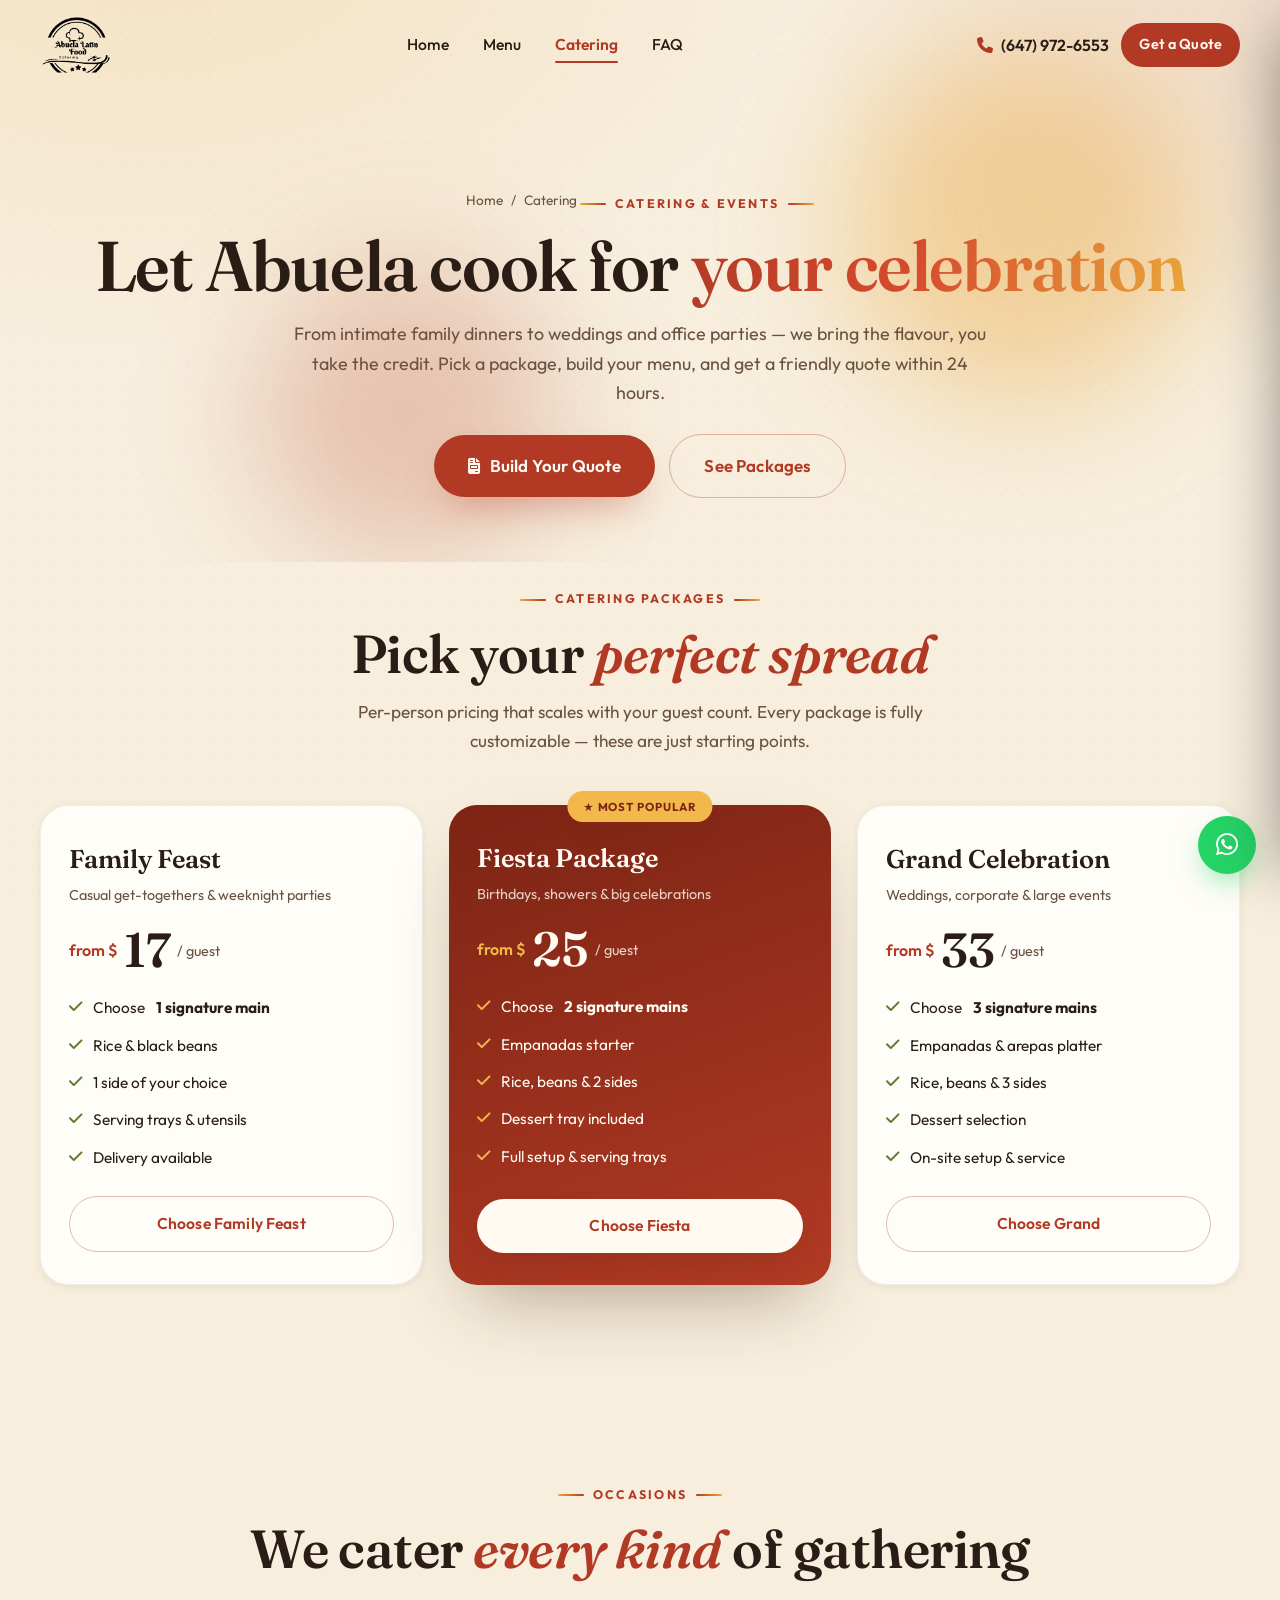
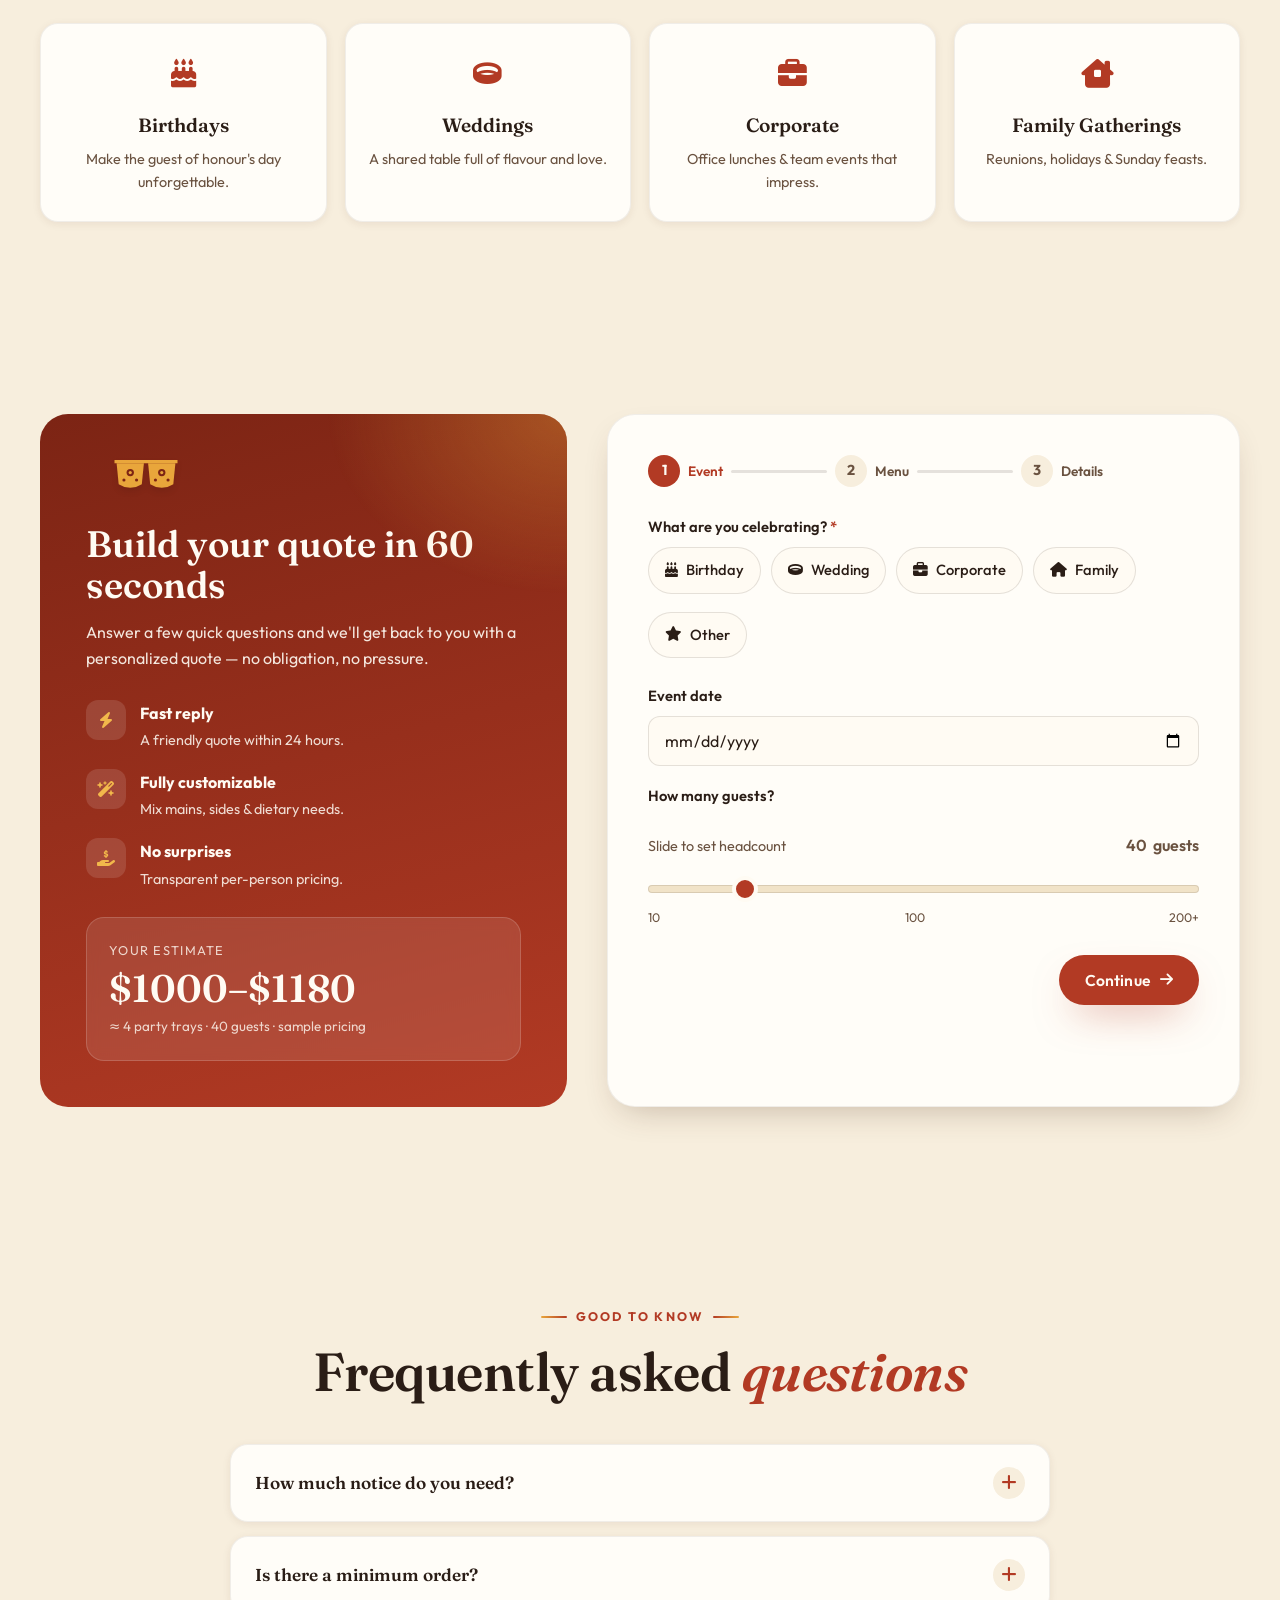
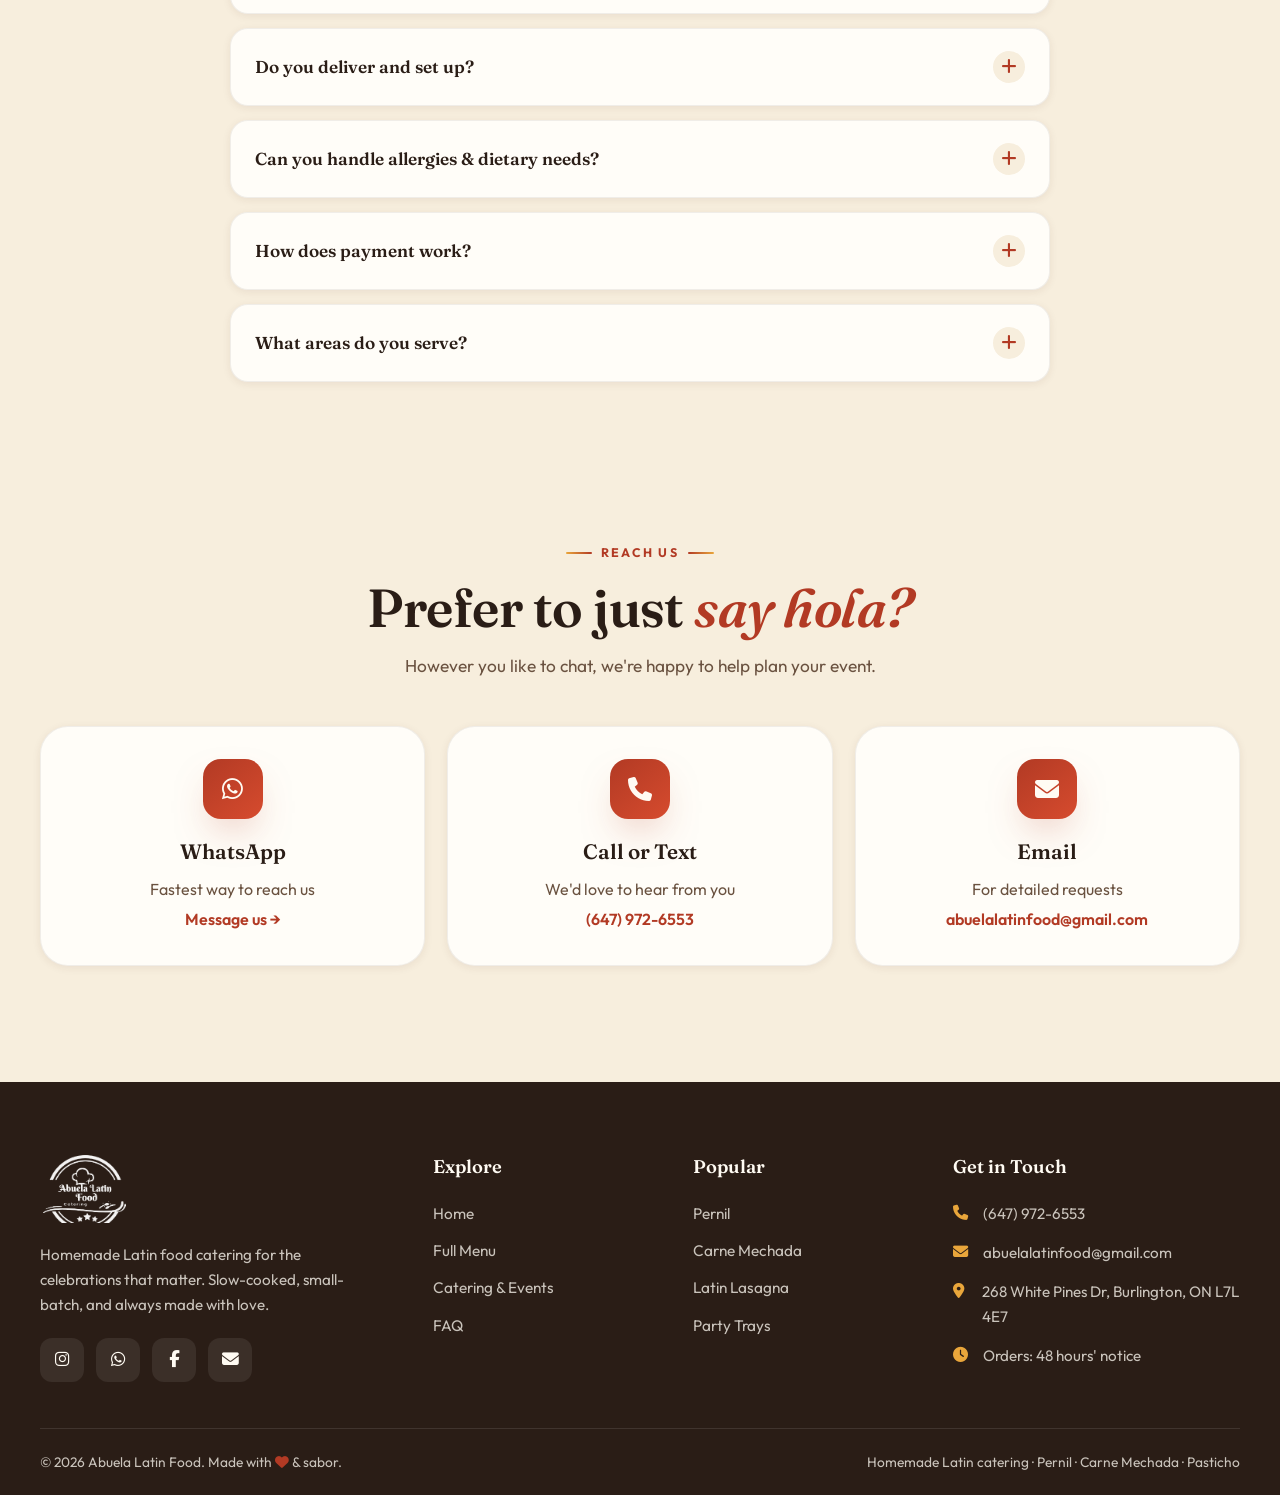
==== commit 35c70fcd: "Use real Instagram brand logo; apply real email - Replace SVG wordmark with the actual @abuelalatinf" ====
--- a/catering.html
+++ b/catering.html
@@ -34,7 +34,7 @@
   <!-- ============ HEADER ============ -->
   <header class="site-header" id="header">
     <div class="container nav">
-      <a href="index.html" class="brand" aria-label="Abuela Latin Food home"><img src="assets/logo.svg" alt="Abuela Latin Food" class="brand-logo" /></a>
+      <a href="index.html" class="brand" aria-label="Abuela Latin Food home"><img src="assets/logo-mark.png" alt="Abuela Latin Food" class="brand-logo" /></a>
       <nav class="nav-links" aria-label="Primary">
         <a href="index.html">Home</a>
         <a href="menu.html">Menu</a>
@@ -53,7 +53,7 @@
   <div class="scrim" id="scrim"></div>
   <aside class="mobile-drawer" id="drawer" aria-label="Mobile menu">
     <div class="drawer-head">
-      <img src="assets/logo.svg" alt="Abuela Latin Food" style="height:46px" />
+      <img src="assets/logo-mark.png" alt="Abuela Latin Food" style="height:54px" />
       <button class="drawer-close" id="drawerClose" aria-label="Close menu"><i class="fa-solid fa-xmark"></i></button>
     </div>
     <nav>
@@ -68,7 +68,7 @@
     </div>
     <div class="drawer-contact">
       <a href="tel:+16479726553"><i class="fa-solid fa-phone"></i> (647) 972-6553</a>
-      <a href="mailto:hello@abuelalatinfood.com"><i class="fa-solid fa-envelope"></i> hello@abuelalatinfood.com</a>
+      <a href="mailto:abuelalatinfood@gmail.com"><i class="fa-solid fa-envelope"></i> abuelalatinfood@gmail.com</a>
       <a href="https://www.instagram.com/abuelalatinfood/" target="_blank" rel="noopener"><i class="fa-brands fa-instagram"></i> @abuelalatinfood</a>
     </div>
   </aside>
@@ -276,7 +276,7 @@
               <p>One last step — confirm on WhatsApp so Abuela receives your details instantly and can reply with your quote.</p>
               <div class="hero-ctas" style="justify-content:center">
                 <a href="#" id="successWa" target="_blank" rel="noopener" class="btn btn--lg"><i class="fa-brands fa-whatsapp"></i> Confirm on WhatsApp</a>
-                <a href="mailto:hello@abuelalatinfood.com" class="btn btn--ghost btn--lg"><i class="fa-solid fa-envelope"></i> Email instead</a>
+                <a href="mailto:abuelalatinfood@gmail.com" class="btn btn--ghost btn--lg"><i class="fa-solid fa-envelope"></i> Email instead</a>
               </div>
             </div>
           </form>
@@ -332,7 +332,7 @@
       <div class="contact-grid">
         <div class="contact-card reveal d1"><div class="ic"><i class="fa-brands fa-whatsapp"></i></div><h3>WhatsApp</h3><p>Fastest way to reach us</p><a href="https://wa.me/16479726553" target="_blank" rel="noopener">Message us →</a></div>
         <div class="contact-card reveal d2"><div class="ic"><i class="fa-solid fa-phone"></i></div><h3>Call or Text</h3><p>We'd love to hear from you</p><a href="tel:+16479726553">(647) 972-6553</a></div>
-        <div class="contact-card reveal d3"><div class="ic"><i class="fa-solid fa-envelope"></i></div><h3>Email</h3><p>For detailed requests</p><a href="mailto:hello@abuelalatinfood.com">hello@abuelalatinfood.com</a></div>
+        <div class="contact-card reveal d3"><div class="ic"><i class="fa-solid fa-envelope"></i></div><h3>Email</h3><p>For detailed requests</p><a href="mailto:abuelalatinfood@gmail.com">abuelalatinfood@gmail.com</a></div>
       </div>
     </div>
   </section>
@@ -353,13 +353,13 @@
     <div class="container">
       <div class="footer-top">
         <div class="footer-brand">
-          <img src="assets/logo.svg" alt="Abuela Latin Food" class="logo-invert" />
+          <img src="assets/logo-mark.png" alt="Abuela Latin Food" class="logo-invert" />
           <p>Homemade Latin food catering for the celebrations that matter. Slow-cooked, small-batch, and always made with love.</p>
           <div class="footer-social">
             <a href="https://www.instagram.com/abuelalatinfood/" target="_blank" rel="noopener" aria-label="Instagram"><i class="fa-brands fa-instagram"></i></a>
             <a href="https://wa.me/16479726553" target="_blank" rel="noopener" aria-label="WhatsApp"><i class="fa-brands fa-whatsapp"></i></a>
-            <a href="https://www.facebook.com/" target="_blank" rel="noopener" aria-label="Facebook"><i class="fa-brands fa-facebook-f"></i></a>
-            <a href="mailto:hello@abuelalatinfood.com" aria-label="Email"><i class="fa-solid fa-envelope"></i></a>
+            <a href="https://www.facebook.com/abuelalatinfood" target="_blank" rel="noopener" aria-label="Facebook"><i class="fa-brands fa-facebook-f"></i></a>
+            <a href="mailto:abuelalatinfood@gmail.com" aria-label="Email"><i class="fa-solid fa-envelope"></i></a>
           </div>
         </div>
         <div>
@@ -378,7 +378,7 @@
           <h4>Get in Touch</h4>
           <div class="footer-contact">
             <a href="tel:+16479726553"><i class="fa-solid fa-phone"></i> (647) 972-6553</a>
-            <a href="mailto:hello@abuelalatinfood.com"><i class="fa-solid fa-envelope"></i> hello@abuelalatinfood.com</a>
+            <a href="mailto:abuelalatinfood@gmail.com"><i class="fa-solid fa-envelope"></i> abuelalatinfood@gmail.com</a>
             <span><i class="fa-solid fa-location-dot"></i> 268 White Pines Dr, Burlington, ON L7L 4E7</span>
             <span><i class="fa-solid fa-clock"></i> Orders: 48 hours' notice</span>
           </div>
--- a/css/styles.css
+++ b/css/styles.css
@@ -176,7 +176,8 @@
   gap: 20px; padding: 15px 0;
 }
 .brand { display: flex; align-items: center; gap: 12px; }
-.brand-logo { height: 52px; width: auto; transition: transform 0.4s var(--ease); }
+.brand-logo { height: 60px; width: auto; transition: transform 0.4s var(--ease); }
+.scrolled .brand-logo { height: 52px; }
 .brand:hover .brand-logo { transform: rotate(-3deg) scale(1.03); }
 
 .nav-links { display: flex; align-items: center; gap: 4px; }
@@ -529,7 +530,7 @@
 .footer-top { display: grid; grid-template-columns: 1.6fr 1fr 1fr 1.3fr; gap: 40px; padding-bottom: 46px; border-bottom: 1px solid rgba(255,255,255,0.1); }
 .footer h4 { color: var(--cream); font-family: var(--font-display); font-size: 1.15rem; margin-bottom: 18px; font-weight: 600; }
 .footer-brand p { margin-top: 16px; max-width: 34ch; font-size: 0.95rem; }
-.footer .logo-invert { filter: brightness(0) invert(1); opacity: 0.95; height: 56px; }
+.footer .logo-invert { filter: brightness(0) invert(1); opacity: 0.95; height: 74px; }
 .footer-links { display: grid; gap: 12px; }
 .footer-links a { font-size: 0.96rem; transition: color 0.25s, padding-left 0.25s; }
 .footer-links a:hover { color: var(--amber); padding-left: 5px; }
